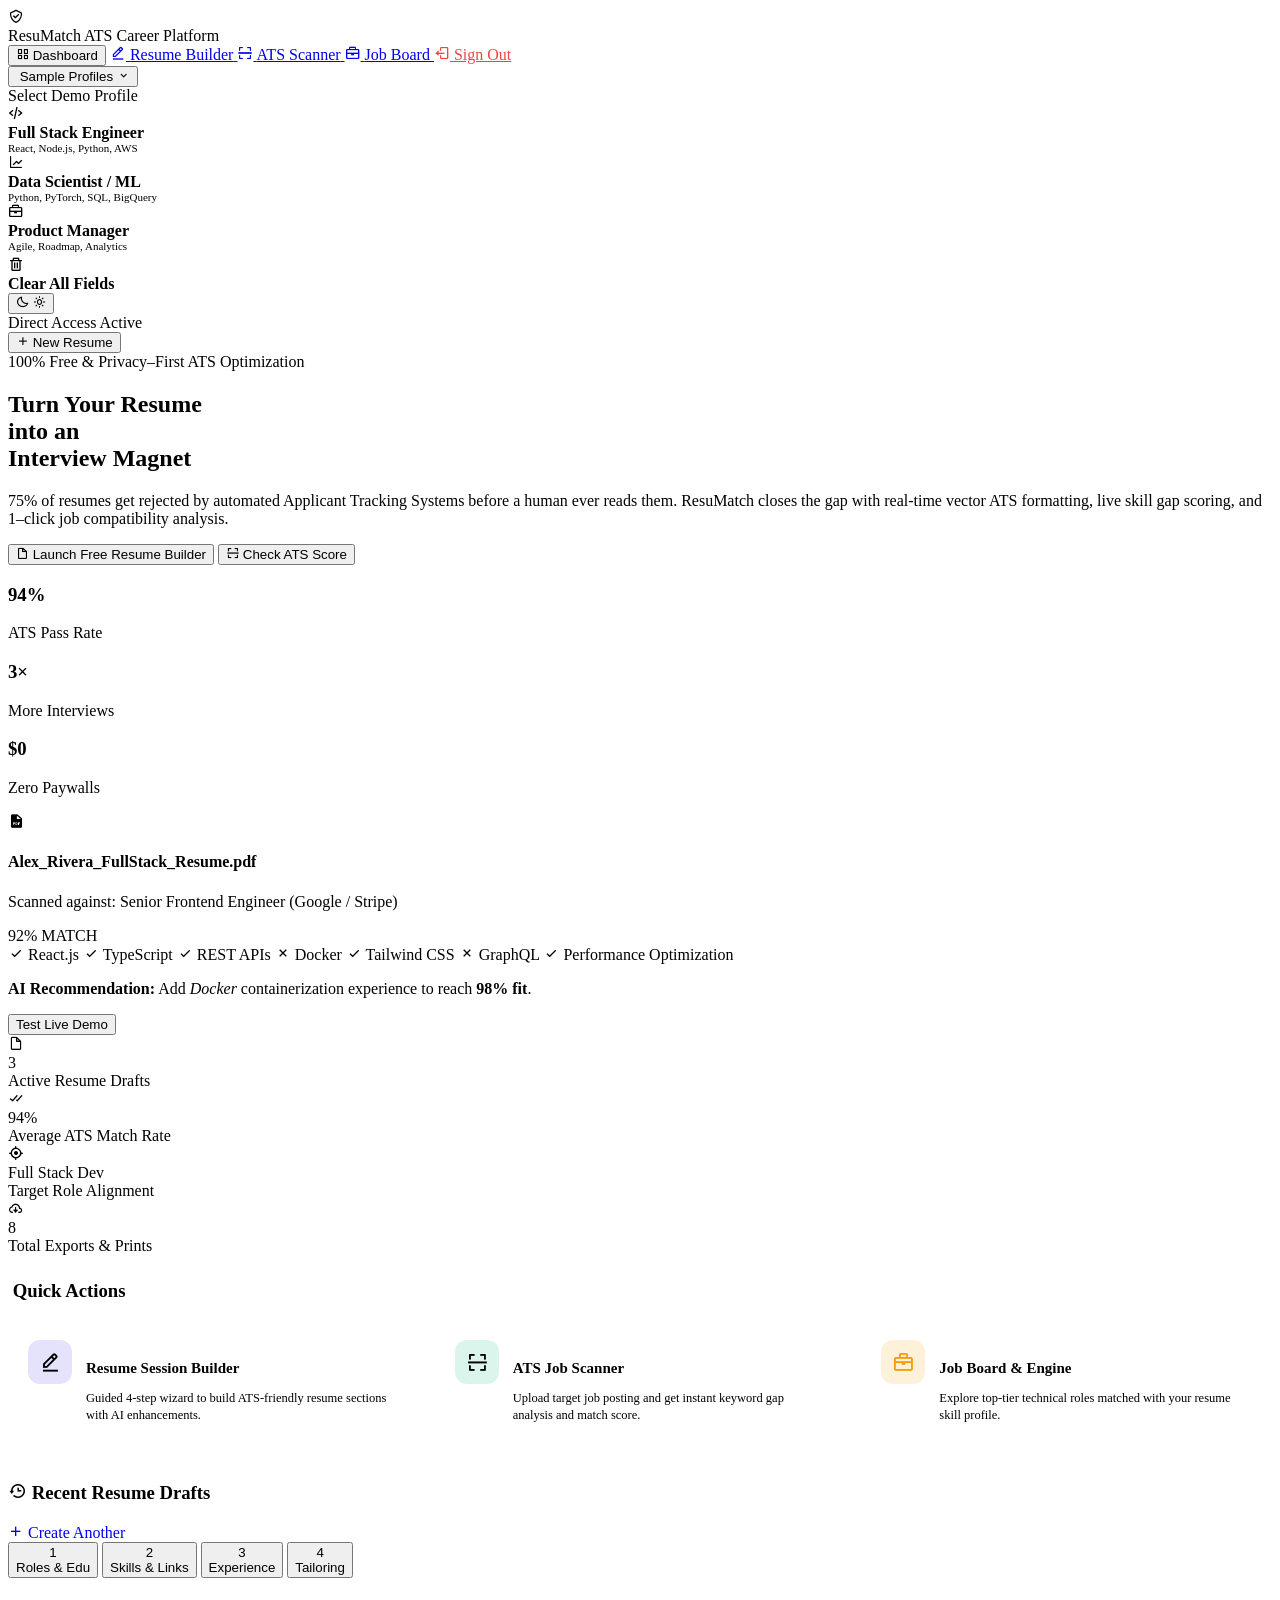
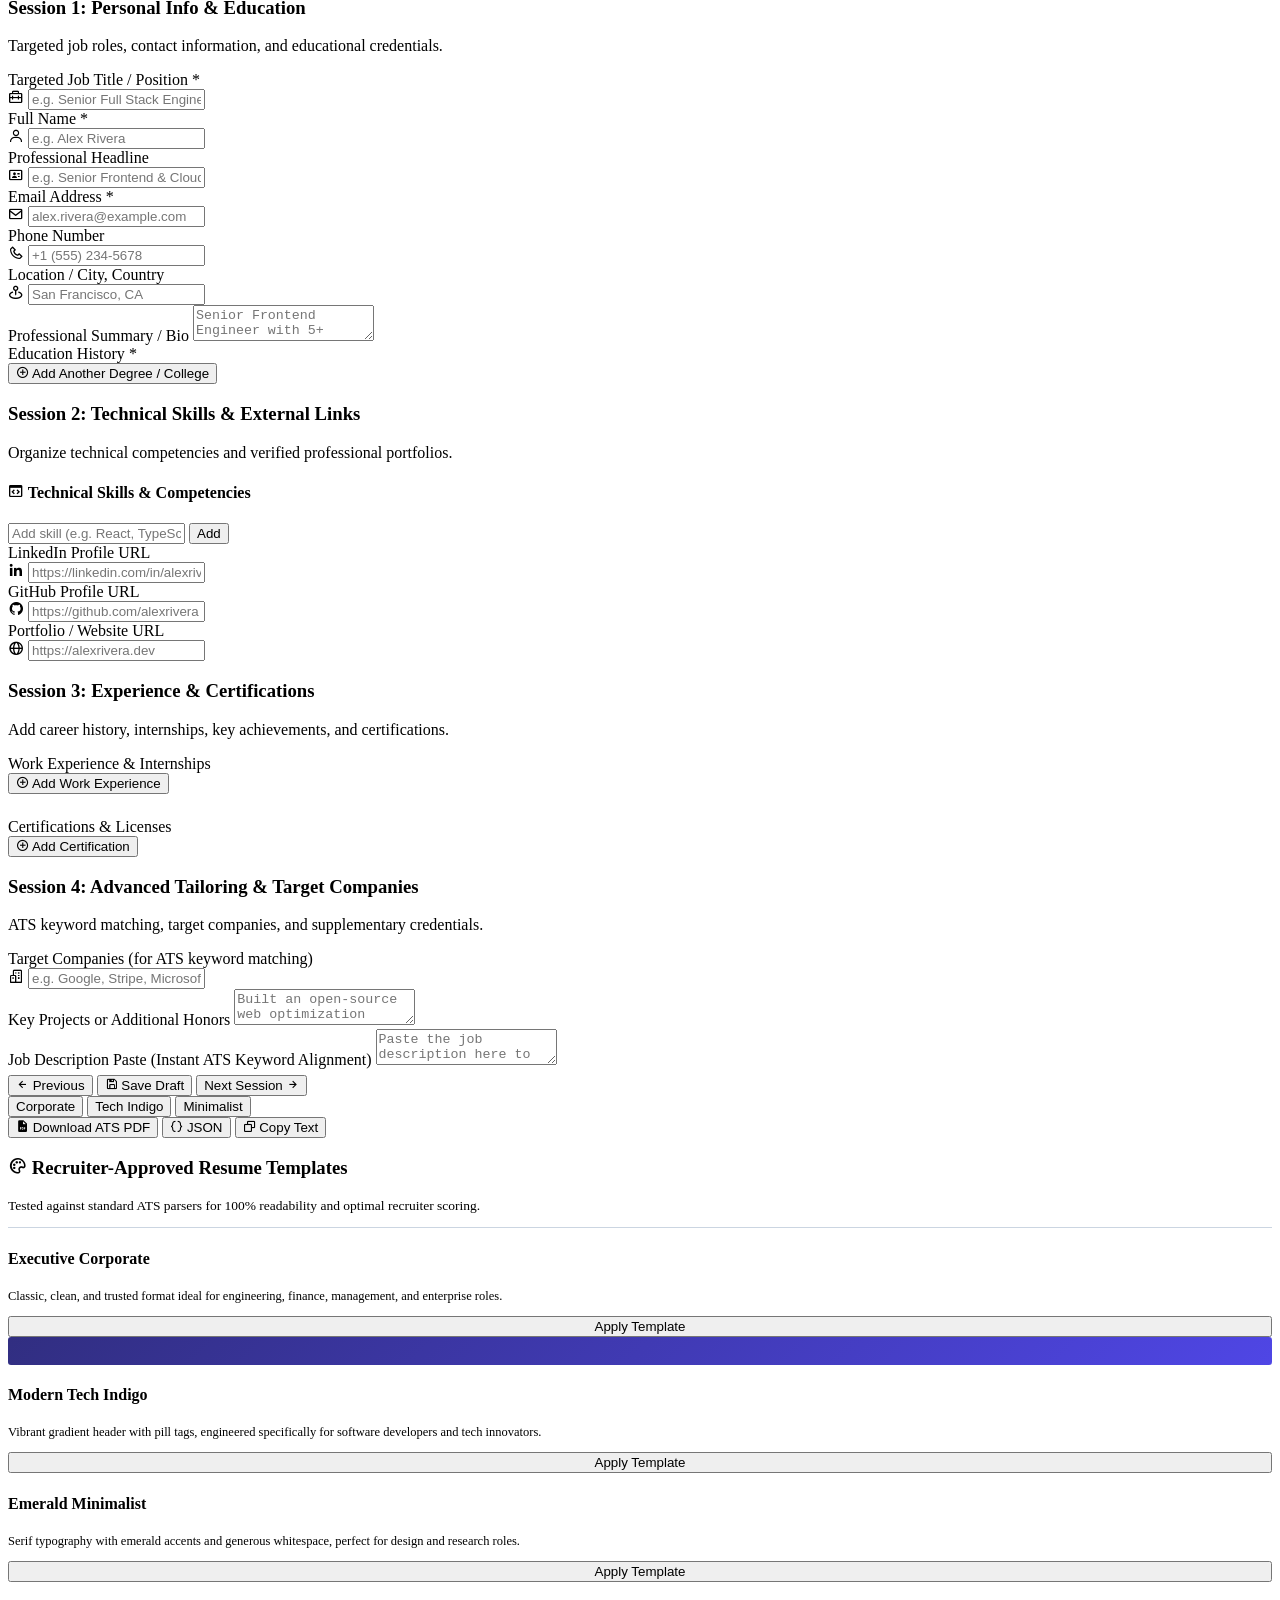
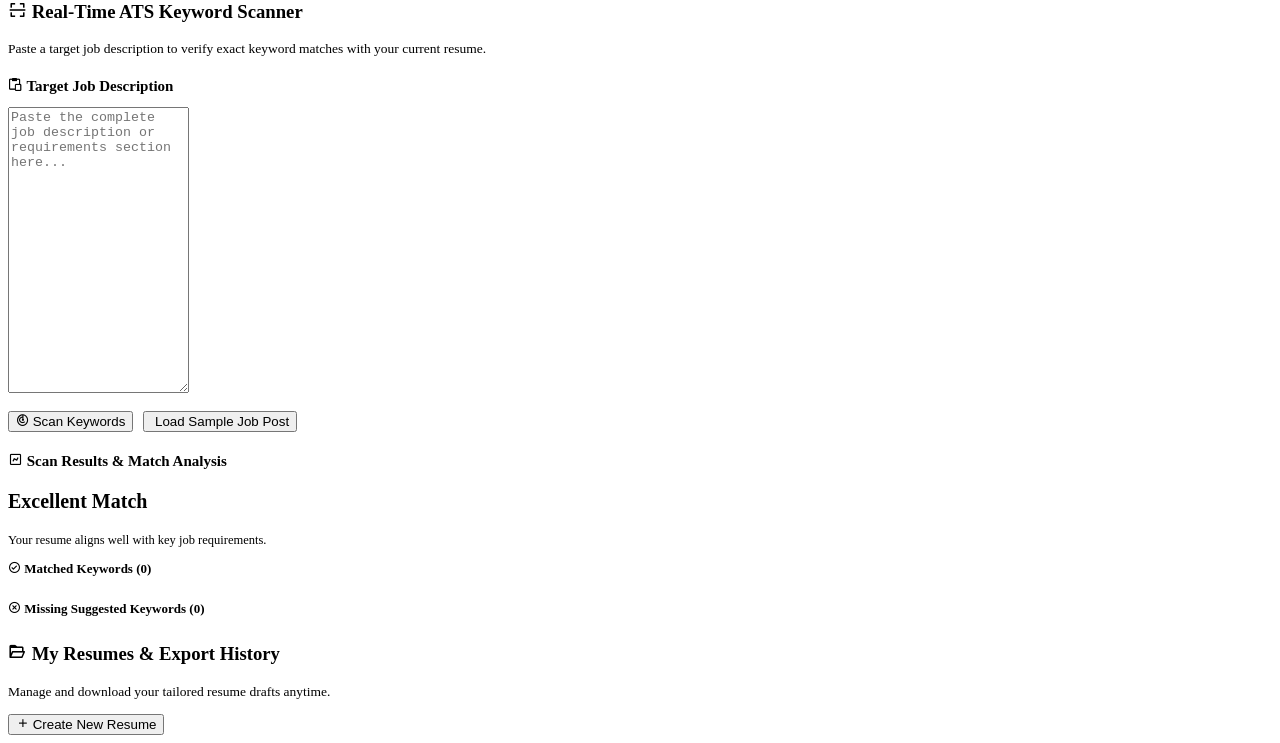
==== frontend/homepage_sample/index.html @ 872ea066 "fix(dashboard): Use explicit /homepage/style.css and /homepage/script.js paths so dashboard styles r" ====
<!DOCTYPE html>
<html lang="en" data-theme="dark">
<head>
    <meta charset="UTF-8">
    <meta name="viewport" content="width=device-width, initial-scale=1.0">
    <title>ResuMatch — ATS Resume Builder & Career Engine</title>
    <link rel="icon" type="image/svg+xml" href="/assets/logo/logo-icon.svg">
    <meta name="description" content="AI-assisted, 4-session ATS resume builder with real-time preview, keyword optimization, and recruiter-approved professional templates.">

    <!-- Google Fonts -->
    <link rel="preconnect" href="https://fonts.googleapis.com">
    <link rel="preconnect" href="https://fonts.gstatic.com" crossorigin>
    <link href="https://fonts.googleapis.com/css2?family=Google+Sans+Flex:wght@300;400;500;600;700&family=Inter:wght@400;500;600;700;800&family=Montserrat:wght@500;600;700;800;900&family=Plus+Jakarta+Sans:wght@400;500;600;700;800&family=Merriweather:ital,wght@0,400;0,700;1,400&display=swap" rel="stylesheet">
    
    <!-- Boxicons -->
    <link href="https://unpkg.com/boxicons@2.1.4/css/boxicons.min.css" rel="stylesheet">
    
    <!-- App Stylesheet -->
    <link rel="stylesheet" href="/homepage/style.css">
</head>
<body>
    <!-- Toast Notification Container -->
    <div id="toastContainer" class="toast-container" aria-live="polite"></div>

    <!-- MAIN APP HEADER -->
    <header class="app-header">
        <div class="header-container">
            <!-- Brand Section -->
            <div class="brand-section" onclick="AppNav.switchView('overview')">
                <div class="brand-logo-icon">
                    <i class='bx bx-check-shield'></i>
                </div>
                <div class="brand-meta">
                    <span class="brand-title">Resu<span class="gradient-text">Match</span></span>
                    <span class="brand-tagline">ATS Career Platform</span>
                </div>
            </div>

            <!-- Navigation Links -->
            <nav class="app-nav">
                <button class="nav-link active" data-view="overview" onclick="AppNav.switchView('overview')">
                    <i class='bx bx-grid-alt'></i>
                    <span>Dashboard</span>
                </button>
                <a href="/builder" class="nav-link" data-view="builder">
                    <i class='bx bx-edit-alt'></i>
                    <span>Resume Builder</span>
                </a>
                <a href="/ats" class="nav-link" data-view="scanner">
                    <i class='bx bx-scan'></i>
                    <span>ATS Scanner</span>
                </a>
                <a href="/jobs" class="nav-link" data-view="jobs">
                    <i class='bx bx-briefcase'></i>
                    <span>Job Board</span>
                </a>
                <a href="/login" class="nav-link" data-view="logout" style="color: var(--missing-red, #ef4444);">
                    <i class='bx bx-log-out'></i>
                    <span>Sign Out</span>
                </a>
            </nav>

            <!-- Header Actions -->
            <div class="header-actions">
                <!-- Preset Sample Profile Loader -->
                <div class="preset-dropdown-wrap">
                    <button class="action-pill-btn" onclick="UI.togglePresetMenu(event)" title="Load sample profiles">
                        <i class='bx bx-magic-wand'></i>
                        <span>Sample Profiles</span>
                        <i class='bx bx-chevron-down'></i>
                    </button>
                    <div id="presetMenu" class="preset-menu">
                        <div class="preset-menu-header">Select Demo Profile</div>
                        <div class="preset-item" onclick="ResumeState.loadSampleProfile('software_engineer')">
                            <i class='bx bx-code-alt'></i>
                            <div>
                                <b>Full Stack Engineer</b>
                                <div style="font-size:11px;color:var(--text-muted);">React, Node.js, Python, AWS</div>
                            </div>
                        </div>
                        <div class="preset-item" onclick="ResumeState.loadSampleProfile('data_scientist')">
                            <i class='bx bx-line-chart'></i>
                            <div>
                                <b>Data Scientist / ML</b>
                                <div style="font-size:11px;color:var(--text-muted);">Python, PyTorch, SQL, BigQuery</div>
                            </div>
                        </div>
                        <div class="preset-item" onclick="ResumeState.loadSampleProfile('product_manager')">
                            <i class='bx bx-briefcase'></i>
                            <div>
                                <b>Product Manager</b>
                                <div style="font-size:11px;color:var(--text-muted);">Agile, Roadmap, Analytics</div>
                            </div>
                        </div>
                        <div class="preset-item" onclick="ResumeState.resetForm()" style="color:var(--missing-red);border-top:1px solid var(--border-subtle);margin-top:4px;">
                            <i class='bx bx-trash' style="color:var(--missing-red);"></i>
                            <div><b>Clear All Fields</b></div>
                        </div>
                    </div>
                </div>

                <!-- Theme Toggle Button -->
                <button id="themeToggleBtn" class="theme-toggle-btn" title="Toggle Light / Dark Mode" onclick="ThemeManager.toggleTheme()">
                    <i class='bx bx-moon theme-icon-dark'></i>
                    <i class='bx bx-sun theme-icon-light'></i>
                </button>

                <!-- Status Live Tag -->
                <div class="status-badge-live">
                    <span class="live-pulse-dot"></span>
                    <span>Direct Access Active</span>
                </div>

                <!-- Quick New Resume Button -->
                <button class="action-pill-btn primary" onclick="AppNav.switchView('builder'); Wizard.goToStep(1);">
                    <i class='bx bx-plus'></i>
                    <span>New Resume</span>
                </button>
            </div>
        </div>
    </header>

    <!-- APP MAIN CONTENT AREA -->
    <main class="app-main">
        <!-- =================================================================
             VIEW 1: DASHBOARD OVERVIEW (FEATURING HERO MAGNET & SCANNER MOCKUP)
             ================================================================= -->
        <section id="view-overview" class="view-section active-view">
            <!-- Hero Magnet Section -->
            <div class="hero-magnet-container">
                <!-- Left Column -->
                <div class="hero-left-col">
                    <div class="hero-privacy-badge">
                        <span class="badge-dot"></span>
                        <span>100% Free & Privacy–First ATS Optimization</span>
                    </div>

                    <h1 class="hero-main-title">
                        Turn Your Resume<br>into an<br><span class="gradient-text">Interview Magnet</span>
                    </h1>

                    <p class="hero-main-desc">
                        75% of resumes get rejected by automated Applicant Tracking Systems before a human ever reads them. ResuMatch closes the gap with real-time vector ATS formatting, live skill gap scoring, and 1–click job compatibility analysis.
                    </p>

                    <div class="hero-action-buttons">
                        <button class="btn-magnet-primary" onclick="AppNav.switchView('builder'); Wizard.goToStep(1);">
                            <i class='bx bx-file-blank'></i>
                            <span>Launch Free Resume Builder</span>
                        </button>
                        <button class="btn-magnet-secondary" onclick="AppNav.switchView('scanner'); ATSScanner.loadSampleJobDesc();">
                            <i class='bx bx-scan'></i>
                            <span>Check ATS Score</span>
                        </button>
                    </div>

                    <!-- Bottom Stats Row -->
                    <div class="hero-stats-row">
                        <div class="stat-item">
                            <h3>94%</h3>
                            <p>ATS Pass Rate</p>
                        </div>
                        <div class="stat-item">
                            <h3>3&times;</h3>
                            <p>More Interviews</p>
                        </div>
                        <div class="stat-item">
                            <h3>$0</h3>
                            <p>Zero Paywalls</p>
                        </div>
                    </div>
                </div>

                <!-- Right Column: Interactive Scanner Mockup Card -->
                <div class="interactive-mock-card">
                    <div class="mock-card-header">
                        <div class="mock-file-info">
                            <i class='bx bxs-file-pdf mock-pdf-icon'></i>
                            <div class="mock-file-text">
                                <h4>Alex_Rivera_FullStack_Resume.pdf</h4>
                                <p>Scanned against: Senior Frontend Engineer (Google / Stripe)</p>
                            </div>
                        </div>
                        <div class="mock-match-badge" id="heroMatchBadge">
                            <span class="pct" id="heroMatchPct">92%</span>
                            <span class="lbl">MATCH</span>
                        </div>
                    </div>

                    <!-- Skeleton Content Lines -->
                    <div class="mock-skeleton-lines">
                        <div class="skel-line long"></div>
                        <div class="skel-line short"></div>
                    </div>

                    <!-- Interactive Skill Tag Chips -->
                    <div class="mock-skill-chips-grid">
                        <span class="scan-chip match" title="Matched in resume"><i class='bx bx-check'></i> React.js</span>
                        <span class="scan-chip match" title="Matched in resume"><i class='bx bx-check'></i> TypeScript</span>
                        <span class="scan-chip match" title="Matched in resume"><i class='bx bx-check'></i> REST APIs</span>
                        <span class="scan-chip missing" id="chipDocker" onclick="HeroDemo.toggleChip('Docker')" title="Click to simulate adding Docker"><i class='bx bx-x'></i> Docker</span>
                        <span class="scan-chip match" title="Matched in resume"><i class='bx bx-check'></i> Tailwind CSS</span>
                        <span class="scan-chip missing" id="chipGraphQL" onclick="HeroDemo.toggleChip('GraphQL')" title="Click to simulate adding GraphQL"><i class='bx bx-x'></i> GraphQL</span>
                        <span class="scan-chip match" title="Matched in resume"><i class='bx bx-check'></i> Performance Optimization</span>
                    </div>

                    <!-- Skeleton Content Line -->
                    <div class="mock-skeleton-lines" style="border:none;margin-bottom:12px;padding:0;">
                        <div class="skel-line long"></div>
                    </div>

                    <!-- AI Recommendation Box -->
                    <div class="mock-ai-box">
                        <p id="heroAiRecText"><b>AI Recommendation:</b> Add <i>Docker</i> containerization experience to reach <b>98% fit</b>.</p>
                        <button class="btn-demo-test" onclick="HeroDemo.testLiveDemo()">Test Live Demo</button>
                    </div>
                </div>
            </div>

            <!-- Key Metrics Grid -->
            <div class="dashboard-metrics-grid">
                <div class="metric-card">
                    <div class="metric-icon-box indigo">
                        <i class='bx bx-file-blank'></i>
                    </div>
                    <div class="metric-details">
                        <div class="metric-value" id="statDraftCount">3</div>
                        <div class="metric-label">Active Resume Drafts</div>
                    </div>
                </div>

                <div class="metric-card">
                    <div class="metric-icon-box green">
                        <i class='bx bx-check-double'></i>
                    </div>
                    <div class="metric-details">
                        <div class="metric-value" id="statAtsScore">94%</div>
                        <div class="metric-label">Average ATS Match Rate</div>
                    </div>
                </div>

                <div class="metric-card">
                    <div class="metric-icon-box amber">
                        <i class='bx bx-target-lock'></i>
                    </div>
                    <div class="metric-details">
                        <div class="metric-value" id="statTargetRoles">Full Stack Dev</div>
                        <div class="metric-label">Target Role Alignment</div>
                    </div>
                </div>

                <div class="metric-card">
                    <div class="metric-icon-box purple">
                        <i class='bx bx-cloud-download'></i>
                    </div>
                    <div class="metric-details">
                        <div class="metric-value" id="statDownloads">8</div>
                        <div class="metric-label">Total Exports & Prints</div>
                    </div>
                </div>
            </div>

            <!-- Quick Actions Section -->
            <div class="section-headline" style="margin-top: 25px;">
                <h3><i class='bx bx-zap' style="color: #FFC300;"></i> Quick Actions</h3>
            </div>

            <div class="quick-actions-grid" style="display: grid; grid-template-columns: repeat(auto-fit, minmax(260px, 1fr)); gap: 16px; margin-bottom: 25px;">
                <a href="/builder" class="quick-action-card" style="text-decoration: none; color: inherit; background: var(--bg-card); border: 1px solid var(--border-color); border-radius: var(--radius-md); padding: 20px; transition: all 0.25s ease; display: flex; align-items: flex-start; gap: 14px;">
                    <div style="background: rgba(79, 70, 229, 0.15); color: var(--primary-light); width: 44px; height: 44px; border-radius: 12px; display: flex; align-items: center; justify-content: center; font-size: 1.4rem; flex-shrink: 0;">
                        <i class='bx bx-edit-alt'></i>
                    </div>
                    <div>
                        <h4 style="font-size: 15px; font-weight: 700; margin-bottom: 4px;">Resume Session Builder</h4>
                        <p style="font-size: 12.5px; color: var(--text-muted); line-height: 1.4;">Guided 4-step wizard to build ATS-friendly resume sections with AI enhancements.</p>
                    </div>
                </a>

                <a href="/ats" class="quick-action-card" style="text-decoration: none; color: inherit; background: var(--bg-card); border: 1px solid var(--border-color); border-radius: var(--radius-md); padding: 20px; transition: all 0.25s ease; display: flex; align-items: flex-start; gap: 14px;">
                    <div style="background: rgba(16, 185, 129, 0.15); color: var(--match-green); width: 44px; height: 44px; border-radius: 12px; display: flex; align-items: center; justify-content: center; font-size: 1.4rem; flex-shrink: 0;">
                        <i class='bx bx-scan'></i>
                    </div>
                    <div>
                        <h4 style="font-size: 15px; font-weight: 700; margin-bottom: 4px;">ATS Job Scanner</h4>
                        <p style="font-size: 12.5px; color: var(--text-muted); line-height: 1.4;">Upload target job posting and get instant keyword gap analysis and match score.</p>
                    </div>
                </a>

                <a href="/jobs" class="quick-action-card" style="text-decoration: none; color: inherit; background: var(--bg-card); border: 1px solid var(--border-color); border-radius: var(--radius-md); padding: 20px; transition: all 0.25s ease; display: flex; align-items: flex-start; gap: 14px;">
                    <div style="background: rgba(245, 158, 11, 0.15); color: #F59E0B; width: 44px; height: 44px; border-radius: 12px; display: flex; align-items: center; justify-content: center; font-size: 1.4rem; flex-shrink: 0;">
                        <i class='bx bx-briefcase'></i>
                    </div>
                    <div>
                        <h4 style="font-size: 15px; font-weight: 700; margin-bottom: 4px;">Job Board & Engine</h4>
                        <p style="font-size: 12.5px; color: var(--text-muted); line-height: 1.4;">Explore top-tier technical roles matched with your resume skill profile.</p>
                    </div>
                </a>
            </div>

            <!-- Recent Drafts Gallery -->
            <div class="section-headline">
                <h3><i class='bx bx-history'></i> Recent Resume Drafts</h3>
                <a href="/builder" class="action-pill-btn" style="text-decoration: none;">
                    <i class='bx bx-plus'></i>
                    <span>Create Another</span>
                </a>
            </div>

            <div class="drafts-grid" id="draftsGridContainer">
                <!-- Dynamically Populated by script.js -->
            </div>
        </section>

        <!-- =================================================================
             VIEW 2: 4-SESSION RESUME BUILDER & LIVE STUDIO
             ================================================================= -->
        <section id="view-builder" class="view-section">
            <div class="builder-layout-split">
                <!-- LEFT COLUMN: 4-SESSION WIZARD FORM -->
                <div class="wizard-panel">
                    <!-- Session Stepper -->
                    <div class="stepper-nav">
                        <div class="stepper-progress-fill" id="stepperProgressFill"></div>
                        <button type="button" class="step-node active" data-step="1" onclick="Wizard.goToStep(1)">
                            <div class="step-circle">1</div>
                            <span class="step-label">Roles & Edu</span>
                        </button>
                        <button type="button" class="step-node" data-step="2" onclick="Wizard.goToStep(2)">
                            <div class="step-circle">2</div>
                            <span class="step-label">Skills & Links</span>
                        </button>
                        <button type="button" class="step-node" data-step="3" onclick="Wizard.goToStep(3)">
                            <div class="step-circle">3</div>
                            <span class="step-label">Experience</span>
                        </button>
                        <button type="button" class="step-node" data-step="4" onclick="Wizard.goToStep(4)">
                            <div class="step-circle">4</div>
                            <span class="step-label">Tailoring</span>
                        </button>
                    </div>

                    <!-- STEP 1 PANE: TARGETED ROLES & EDUCATION -->
                    <div id="stepPane1" class="session-step-pane active-step">
                        <div class="step-pane-header">
                            <h3>Session 1: Personal Info & Education</h3>
                            <p>Targeted job roles, contact information, and educational credentials.</p>
                        </div>

                        <div class="form-group">
                            <label>Targeted Job Title / Position <span class="required">*</span></label>
                            <div class="input-icon-wrap">
                                <i class='bx bx-briefcase-alt-2'></i>
                                <input type="text" id="inputTargetRole" class="form-input" placeholder="e.g. Senior Full Stack Engineer" oninput="ResumeState.updateField('target_role', this.value)">
                            </div>
                        </div>

                        <div class="form-grid-2">
                            <div class="form-group">
                                <label>Full Name <span class="required">*</span></label>
                                <div class="input-icon-wrap">
                                    <i class='bx bx-user'></i>
                                    <input type="text" id="inputFullName" class="form-input" placeholder="e.g. Alex Rivera" oninput="ResumeState.updateField('full_name', this.value)">
                                </div>
                            </div>
                            <div class="form-group">
                                <label>Professional Headline</label>
                                <div class="input-icon-wrap">
                                    <i class='bx bx-id-card'></i>
                                    <input type="text" id="inputHeadline" class="form-input" placeholder="e.g. Senior Frontend & Cloud Architect" oninput="ResumeState.updateField('headline', this.value)">
                                </div>
                            </div>
                        </div>

                        <div class="form-grid-2">
                            <div class="form-group">
                                <label>Email Address <span class="required">*</span></label>
                                <div class="input-icon-wrap">
                                    <i class='bx bx-envelope'></i>
                                    <input type="email" id="inputEmail" class="form-input" placeholder="alex.rivera@example.com" oninput="ResumeState.updateField('email', this.value)">
                                </div>
                            </div>
                            <div class="form-group">
                                <label>Phone Number</label>
                                <div class="input-icon-wrap">
                                    <i class='bx bx-phone'></i>
                                    <input type="tel" id="inputPhone" class="form-input" placeholder="+1 (555) 234-5678" oninput="ResumeState.updateField('phone', this.value)">
                                </div>
                            </div>
                        </div>

                        <div class="form-group">
                            <label>Location / City, Country</label>
                            <div class="input-icon-wrap">
                                <i class='bx bx-map-pin'></i>
                                <input type="text" id="inputLocation" class="form-input" placeholder="San Francisco, CA" oninput="ResumeState.updateField('location', this.value)">
                            </div>
                        </div>

                        <div class="form-group">
                            <label>Professional Summary / Bio</label>
                            <textarea id="inputSummary" class="form-textarea" placeholder="Senior Frontend Engineer with 5+ years building high-performance web applications, modern micro-frontends, and scalable UI architectures..." oninput="ResumeState.updateField('summary', this.value)"></textarea>
                        </div>

                        <!-- Dynamic Education List -->
                        <div class="form-group">
                            <label style="display:flex;justify-content:space-between;align-items:center;">
                                <span>Education History <span class="required">*</span></span>
                            </label>
                            <div id="educationListContainer" class="dynamic-list-container">
                                <!-- Populated dynamically -->
                            </div>
                            <button type="button" class="btn-add-dynamic" onclick="ResumeState.addEducation()">
                                <i class='bx bx-plus-circle'></i>
                                <span>Add Another Degree / College</span>
                            </button>
                        </div>
                    </div>

                    <!-- STEP 2 PANE: TECHNICAL SKILLS & EXTERNAL LINKS -->
                    <div id="stepPane2" class="session-step-pane">
                        <div class="step-pane-header">
                            <h3>Session 2: Technical Skills & External Links</h3>
                            <p>Organize technical competencies and verified professional portfolios.</p>
                        </div>

                        <!-- Technical Skills Input -->
                        <div class="skills-category-box">
                            <h4><i class='bx bx-code-block' style="color:var(--primary-light);"></i> Technical Skills & Competencies</h4>
                            <div id="skillsChipsContainer" class="skill-chips-container">
                                <!-- Populated dynamically -->
                            </div>
                            <div class="chip-quick-add">
                                <input type="text" id="newSkillInput" placeholder="Add skill (e.g. React, TypeScript, Docker, Tailwind CSS) and press Enter" onkeydown="if(event.key==='Enter'){event.preventDefault(); ResumeState.addSkill(this.value); this.value='';}">
                                <button type="button" class="action-pill-btn primary" onclick="const el=document.getElementById('newSkillInput'); ResumeState.addSkill(el.value); el.value='';">Add</button>
                            </div>
                        </div>

                        <!-- External Links -->
                        <div class="form-group">
                            <label>LinkedIn Profile URL</label>
                            <div class="input-icon-wrap">
                                <i class='bx bxl-linkedin'></i>
                                <input type="url" id="linkLinkedin" class="form-input" placeholder="https://linkedin.com/in/alexrivera" oninput="ResumeState.updateLink('linkedin', this.value)">
                            </div>
                        </div>

                        <div class="form-grid-2">
                            <div class="form-group">
                                <label>GitHub Profile URL</label>
                                <div class="input-icon-wrap">
                                    <i class='bx bxl-github'></i>
                                    <input type="url" id="linkGithub" class="form-input" placeholder="https://github.com/alexrivera" oninput="ResumeState.updateLink('github', this.value)">
                                </div>
                            </div>
                            <div class="form-group">
                                <label>Portfolio / Website URL</label>
                                <div class="input-icon-wrap">
                                    <i class='bx bx-globe'></i>
                                    <input type="url" id="linkPortfolio" class="form-input" placeholder="https://alexrivera.dev" oninput="ResumeState.updateLink('portfolio', this.value)">
                                </div>
                            </div>
                        </div>
                    </div>

                    <!-- STEP 3 PANE: EXPERIENCE & CERTIFICATIONS -->
                    <div id="stepPane3" class="session-step-pane">
                        <div class="step-pane-header">
                            <h3>Session 3: Experience & Certifications</h3>
                            <p>Add career history, internships, key achievements, and certifications.</p>
                        </div>

                        <!-- Dynamic Experience List -->
                        <div class="form-group">
                            <label>Work Experience & Internships</label>
                            <div id="experienceListContainer" class="dynamic-list-container">
                                <!-- Populated dynamically -->
                            </div>
                            <button type="button" class="btn-add-dynamic" onclick="ResumeState.addExperience()">
                                <i class='bx bx-plus-circle'></i>
                                <span>Add Work Experience</span>
                            </button>
                        </div>

                        <!-- Dynamic Certifications List -->
                        <div class="form-group" style="margin-top:24px;">
                            <label>Certifications & Licenses</label>
                            <div id="certsListContainer" class="dynamic-list-container">
                                <!-- Populated dynamically -->
                            </div>
                            <button type="button" class="btn-add-dynamic" onclick="ResumeState.addCertification()">
                                <i class='bx bx-plus-circle'></i>
                                <span>Add Certification</span>
                            </button>
                        </div>
                    </div>

                    <!-- STEP 4 PANE: TAILORING & TARGET COMPANIES -->
                    <div id="stepPane4" class="session-step-pane">
                        <div class="step-pane-header">
                            <h3>Session 4: Advanced Tailoring & Target Companies</h3>
                            <p>ATS keyword matching, target companies, and supplementary credentials.</p>
                        </div>

                        <div class="form-group">
                            <label>Target Companies (for ATS keyword matching)</label>
                            <div class="input-icon-wrap">
                                <i class='bx bx-buildings'></i>
                                <input type="text" id="inputTargetCompanies" class="form-input" placeholder="e.g. Google, Stripe, Microsoft, OpenAI" oninput="ResumeState.updateField('target_companies', this.value)">
                            </div>
                        </div>

                        <div class="form-group">
                            <label>Key Projects or Additional Honors</label>
                            <textarea id="inputAdditionalCerts" class="form-textarea" placeholder="Built an open-source web optimization library with 2,400+ GitHub stars; Speaker at ReactConf 2025..." oninput="ResumeState.updateField('additional_certs', this.value)"></textarea>
                        </div>

                        <div class="form-group">
                            <label>Job Description Paste (Instant ATS Keyword Alignment)</label>
                            <textarea id="inputJobDesc" class="form-textarea" placeholder="Paste the job description here to analyze matching keywords in real time..." oninput="ATSScanner.analyzeFromBuilder(this.value)"></textarea>
                            <div id="builderAtsFeedback" style="font-size:12px;margin-top:6px;color:var(--match-green);font-weight:600;"></div>
                        </div>
                    </div>

                    <!-- Wizard Bottom Navigation Controls -->
                    <div class="wizard-footer-bar">
                        <button type="button" class="btn-wizard-prev" id="btnWizardPrev" onclick="Wizard.prevStep()">
                            <i class='bx bx-left-arrow-alt'></i>
                            <span>Previous</span>
                        </button>
                        <button type="button" class="btn-wizard-save" onclick="ResumeState.saveDraft()">
                            <i class='bx bx-save'></i>
                            <span>Save Draft</span>
                        </button>
                        <button type="button" class="btn-wizard-next" id="btnWizardNext" onclick="Wizard.nextStep()">
                            <span>Next Session</span>
                            <i class='bx bx-right-arrow-alt'></i>
                        </button>
                    </div>
                </div>

                <!-- RIGHT COLUMN: LIVE RESUME STUDIO & SPLIT PREVIEW -->
                <div class="studio-preview-panel">
                    <!-- Studio Customizer Toolbar -->
                    <div class="studio-toolbar">
                        <!-- Template Selectors -->
                        <div class="template-selector-group">
                            <button type="button" class="template-btn active" data-template="template-corporate" onclick="ResumeRenderer.setTemplate('template-corporate', this)">Corporate</button>
                            <button type="button" class="template-btn" data-template="template-tech" onclick="ResumeRenderer.setTemplate('template-tech', this)">Tech Indigo</button>
                            <button type="button" class="template-btn" data-template="template-minimal" onclick="ResumeRenderer.setTemplate('template-minimal', this)">Minimalist</button>
                        </div>

                        <!-- Accent Color Swatches -->
                        <div class="preview-controls-right">
                            <div class="color-dots-group">
                                <div class="color-dot active" data-color="indigo" title="Electric Indigo" onclick="ResumeRenderer.setColor('#4f46e5', this)"></div>
                                <div class="color-dot" data-color="slate" title="Corporate Slate" onclick="ResumeRenderer.setColor('#1e293b', this)"></div>
                                <div class="color-dot" data-color="emerald" title="Forest Emerald" onclick="ResumeRenderer.setColor('#059669', this)"></div>
                                <div class="color-dot" data-color="ruby" title="Crimson Ruby" onclick="ResumeRenderer.setColor('#e11d48', this)"></div>
                            </div>
                        </div>
                    </div>

                    <!-- Live Synchronous Resume Paper Sheet -->
                    <div class="resume-paper-scroll">
                        <div id="liveResumePaper" class="resume-paper template-corporate">
                            <!-- Rendered Live via script.js -->
                        </div>
                    </div>

                    <!-- Studio Bottom Actions -->
                    <div class="studio-export-bar">
                        <button type="button" class="btn-export-pdf" onclick="ResumeExporter.downloadPDF()">
                            <i class='bx bxs-file-pdf'></i>
                            <span>Download ATS PDF</span>
                        </button>
                        <button type="button" class="btn-export-aux" onclick="ResumeExporter.exportJSON()" title="Export JSON matching backend ResumeDraft schema">
                            <i class='bx bx-code-curly'></i>
                            <span>JSON</span>
                        </button>
                        <button type="button" class="btn-export-aux" onclick="ResumeExporter.copyPlainText()" title="Copy clean plain text for job boards">
                            <i class='bx bx-copy'></i>
                            <span>Copy Text</span>
                        </button>
                    </div>
                </div>
            </div>
        </section>

        <!-- =================================================================
             VIEW 3: TEMPLATES GALLERY
             ================================================================= -->
        <section id="view-templates" class="view-section">
            <div class="section-headline">
                <div>
                    <h3><i class='bx bx-palette'></i> Recruiter-Approved Resume Templates</h3>
                    <p style="font-size:13.5px;color:var(--text-secondary);">Tested against standard ATS parsers for 100% readability and optimal recruiter scoring.</p>
                </div>
            </div>

            <div class="templates-gallery-grid">
                <!-- Template 1: Executive Corporate -->
                <div class="template-card-preview selected" onclick="ResumeRenderer.applyTemplateFromGallery('template-corporate')">
                    <div class="template-thumb-mockup">
                        <div class="template-thumb-content">
                            <div class="mockup-line title"></div>
                            <div class="mockup-line short"></div>
                            <div style="height:1px;background:#cbd5e1;margin:4px 0;"></div>
                            <div class="mockup-line"></div>
                            <div class="mockup-line"></div>
                            <div class="mockup-line short"></div>
                        </div>
                    </div>
                    <h4>Executive Corporate</h4>
                    <p style="font-size:12.5px;color:var(--text-muted);margin:4px 0 12px;">Classic, clean, and trusted format ideal for engineering, finance, management, and enterprise roles.</p>
                    <button class="action-pill-btn primary" style="width:100%;justify-content:center;">Apply Template</button>
                </div>

                <!-- Template 2: Modern Tech Indigo -->
                <div class="template-card-preview" onclick="ResumeRenderer.applyTemplateFromGallery('template-tech')">
                    <div class="template-thumb-mockup">
                        <div class="template-thumb-content" style="background:#f8fafc;">
                            <div style="height:28px;background:linear-gradient(135deg,#312e81,#4f46e5);border-radius:3px;margin-bottom:6px;"></div>
                            <div class="mockup-line"></div>
                            <div class="mockup-line"></div>
                            <div class="mockup-line short"></div>
                        </div>
                    </div>
                    <h4>Modern Tech Indigo</h4>
                    <p style="font-size:12.5px;color:var(--text-muted);margin:4px 0 12px;">Vibrant gradient header with pill tags, engineered specifically for software developers and tech innovators.</p>
                    <button class="action-pill-btn" style="width:100%;justify-content:center;">Apply Template</button>
                </div>

                <!-- Template 3: Emerald Minimalist -->
                <div class="template-card-preview" onclick="ResumeRenderer.applyTemplateFromGallery('template-minimal')">
                    <div class="template-thumb-mockup">
                        <div class="template-thumb-content" style="border-left:3px solid #059669;">
                            <div class="mockup-line title" style="background:#064e3b;"></div>
                            <div class="mockup-line short"></div>
                            <div class="mockup-line" style="margin-top:6px;"></div>
                            <div class="mockup-line short"></div>
                        </div>
                    </div>
                    <h4>Emerald Minimalist</h4>
                    <p style="font-size:12.5px;color:var(--text-muted);margin:4px 0 12px;">Serif typography with emerald accents and generous whitespace, perfect for design and research roles.</p>
                    <button class="action-pill-btn" style="width:100%;justify-content:center;">Apply Template</button>
                </div>
            </div>
        </section>

        <!-- =================================================================
             VIEW 4: ATS SCANNER & KEYWORD MATCHER
             ================================================================= -->
        <section id="view-scanner" class="view-section">
            <div class="section-headline">
                <div>
                    <h3><i class='bx bx-scan'></i> Real-Time ATS Keyword Scanner</h3>
                    <p style="font-size:13.5px;color:var(--text-secondary);">Paste a target job description to verify exact keyword matches with your current resume.</p>
                </div>
            </div>

            <div class="scanner-grid">
                <div class="scanner-box">
                    <h4 style="font-size:15px;margin-bottom:12px;"><i class='bx bx-paste'></i> Target Job Description</h4>
                    <textarea id="scannerJobInput" class="form-textarea" style="min-height:280px;" placeholder="Paste the complete job description or requirements section here..." oninput="ATSScanner.runFullScan(this.value)"></textarea>
                    <div style="display:flex;gap:10px;margin-top:14px;">
                        <button class="action-pill-btn primary" onclick="ATSScanner.runFullScan(document.getElementById('scannerJobInput').value)">
                            <i class='bx bx-radar'></i>
                            <span>Scan Keywords</span>
                        </button>
                        <button class="action-pill-btn" onclick="ATSScanner.loadSampleJobDesc()">
                            <i class='bx bx-sample'></i>
                            <span>Load Sample Job Post</span>
                        </button>
                    </div>
                </div>

                <div class="scanner-box">
                    <h4 style="font-size:15px;margin-bottom:12px;"><i class='bx bx-chart'></i> Scan Results & Match Analysis</h4>
                    
                    <div class="ats-score-display-card">
                        <div class="ats-gauge-circle" id="scannerGaugeCircle" data-gauge-score="92"></div>
                        <div>
                            <h3 id="scannerScoreText" style="font-size:20px;font-weight:800;color:var(--match-green);">Excellent Match</h3>
                            <p style="font-size:12.5px;color:var(--text-secondary);" id="scannerScoreSub">Your resume aligns well with key job requirements.</p>
                        </div>
                    </div>

                    <div style="margin-bottom:16px;">
                        <div style="font-size:13px;font-weight:700;margin-bottom:8px;color:var(--match-green);">
                            <i class='bx bx-check-circle'></i> Matched Keywords (<span id="matchedCount">0</span>)
                        </div>
                        <div id="matchedKeywordsContainer" style="display:flex;flex-wrap:wrap;gap:6px;">
                            <!-- Populated dynamically -->
                        </div>
                    </div>

                    <div>
                        <div style="font-size:13px;font-weight:700;margin-bottom:8px;color:var(--missing-red);">
                            <i class='bx bx-x-circle'></i> Missing Suggested Keywords (<span id="missingCount">0</span>)
                        </div>
                        <div id="missingKeywordsContainer" style="display:flex;flex-wrap:wrap;gap:6px;">
                            <!-- Populated dynamically -->
                        </div>
                    </div>
                </div>
            </div>
        </section>

        <!-- 
             VIEW 5: SAVED RESUMES & DOWNLOADS
              -->
        <section id="view-downloads" class="view-section">
            <div class="section-headline">
                <div>
                    <h3><i class='bx bx-folder-open'></i> My Resumes & Export History</h3>
                    <p style="font-size:13.5px;color:var(--text-secondary);">Manage and download your tailored resume drafts anytime.</p>
                </div>
                <button class="action-pill-btn primary" onclick="AppNav.switchView('builder'); Wizard.goToStep(1);">
                    <i class='bx bx-plus'></i>
                    <span>Create New Resume</span>
                </button>
            </div>

            <div class="drafts-grid" id="allDownloadsGrid">
                <!-- Dynamically Populated by script.js -->
            </div>
        </section>
    </main>

    <!-- App JavaScript Logic -->
    <script src="/homepage/script.js"></script>
</body>
</html>
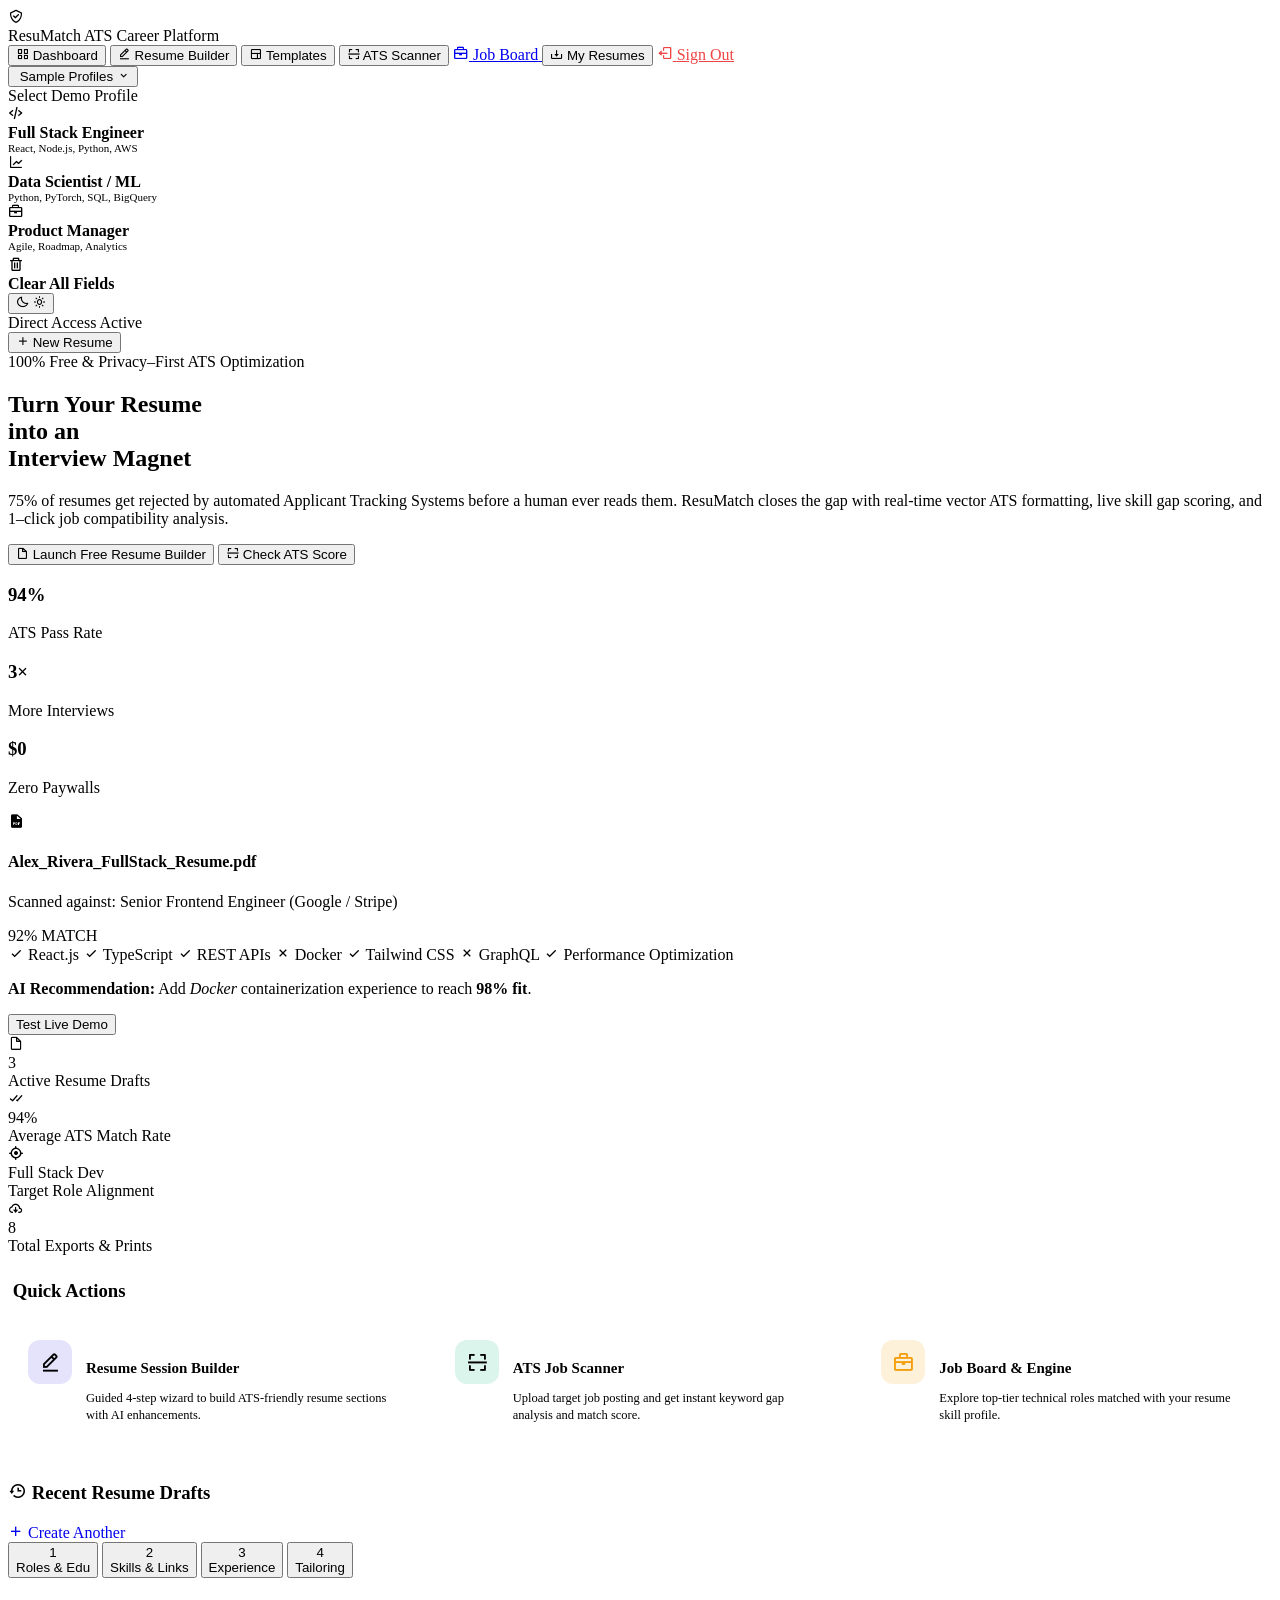
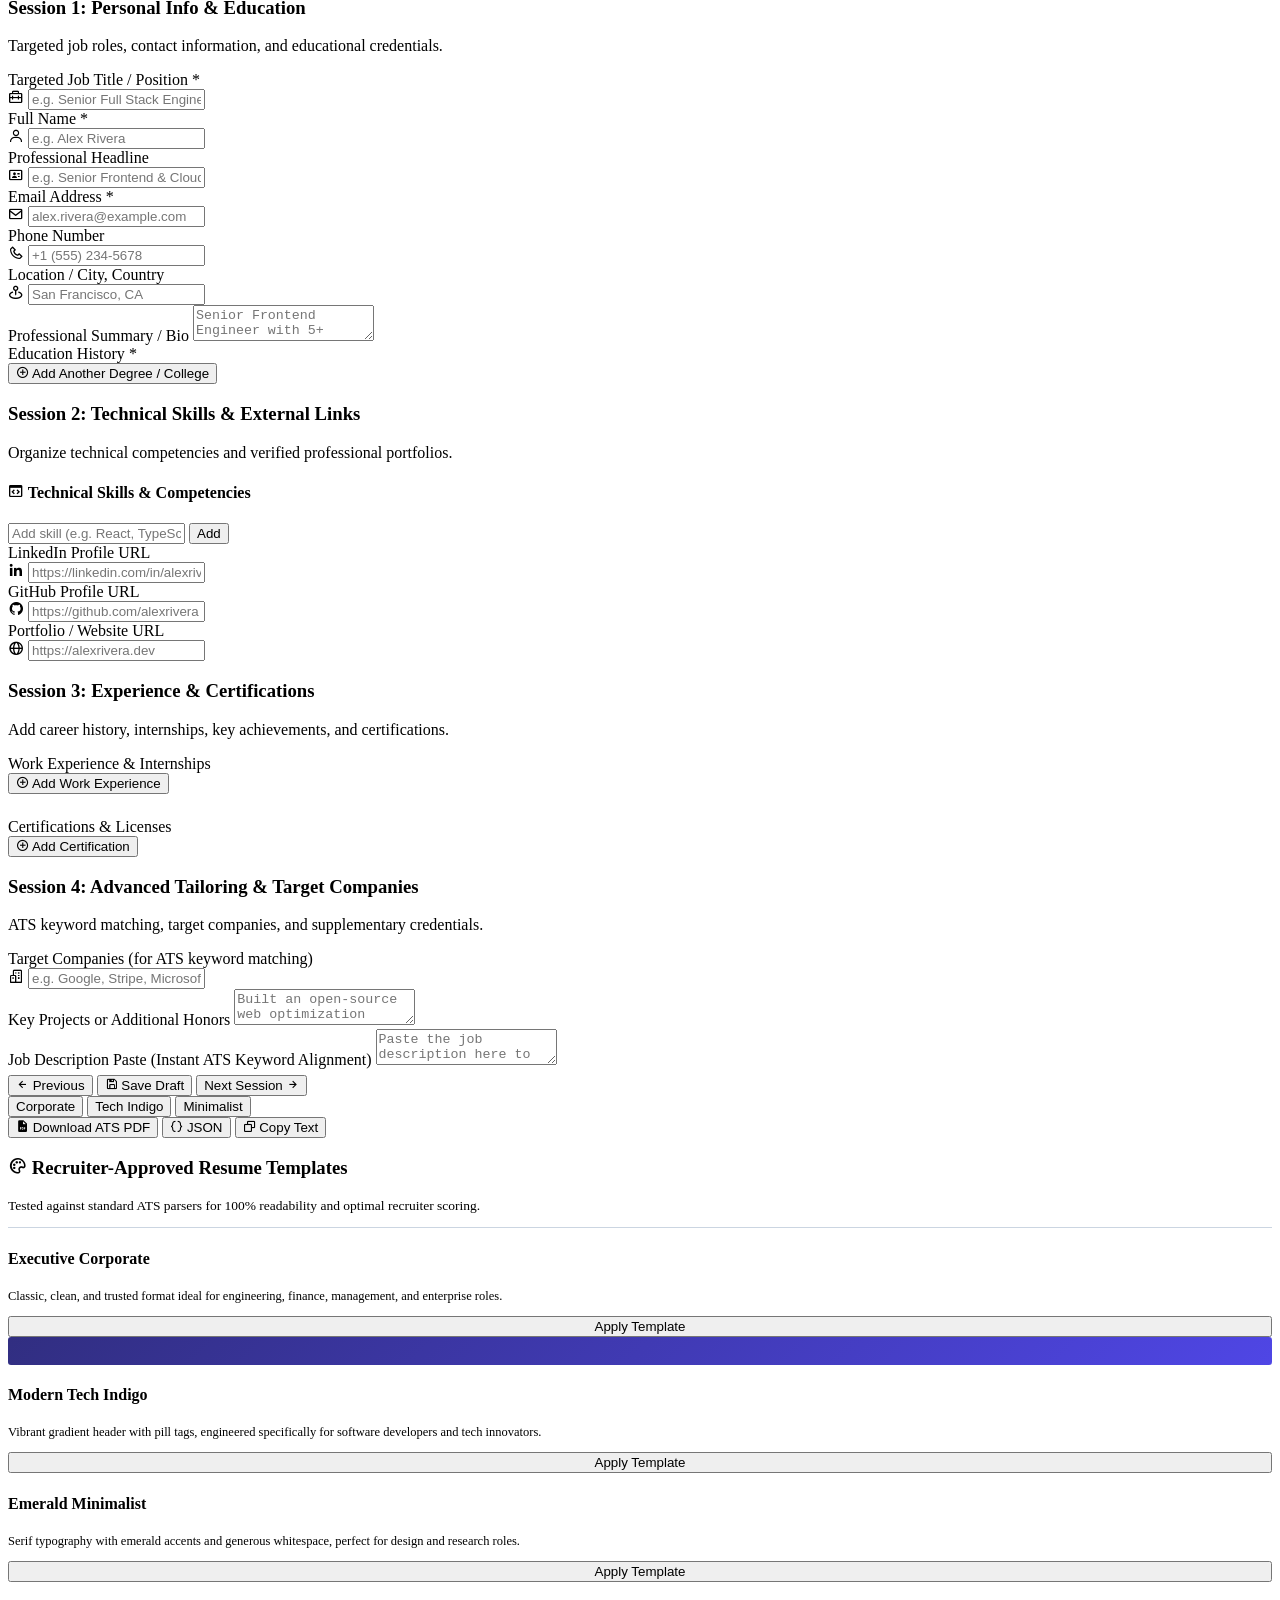
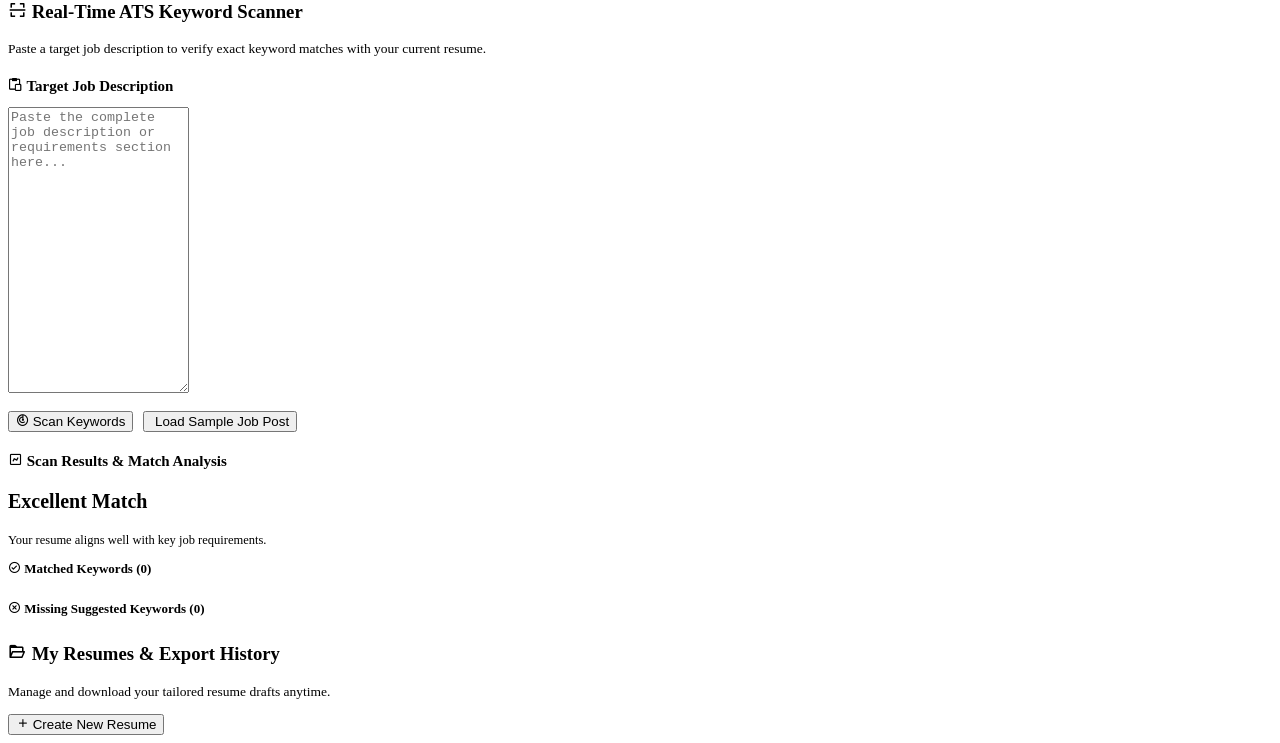
==== commit f86a1303: "refactor(cleanup): Permanently remove legacy draft home2.html and home2.css and use homepage_sample " ====
--- a/frontend/homepage_sample/index.html
+++ b/frontend/homepage_sample/index.html
@@ -42,18 +42,26 @@
                     <i class='bx bx-grid-alt'></i>
                     <span>Dashboard</span>
                 </button>
-                <a href="/builder" class="nav-link" data-view="builder">
+                <button class="nav-link" data-view="builder" onclick="AppNav.switchView('builder')">
                     <i class='bx bx-edit-alt'></i>
                     <span>Resume Builder</span>
-                </a>
-                <a href="/ats" class="nav-link" data-view="scanner">
+                </button>
+                <button class="nav-link" data-view="templates" onclick="AppNav.switchView('templates')">
+                    <i class='bx bx-layout'></i>
+                    <span>Templates</span>
+                </button>
+                <button class="nav-link" data-view="scanner" onclick="AppNav.switchView('scanner')">
                     <i class='bx bx-scan'></i>
                     <span>ATS Scanner</span>
-                </a>
+                </button>
                 <a href="/jobs" class="nav-link" data-view="jobs">
                     <i class='bx bx-briefcase'></i>
                     <span>Job Board</span>
                 </a>
+                <button class="nav-link" data-view="downloads" onclick="AppNav.switchView('downloads')">
+                    <i class='bx bx-download'></i>
+                    <span>My Resumes</span>
+                </button>
                 <a href="/login" class="nav-link" data-view="logout" style="color: var(--missing-red, #ef4444);">
                     <i class='bx bx-log-out'></i>
                     <span>Sign Out</span>
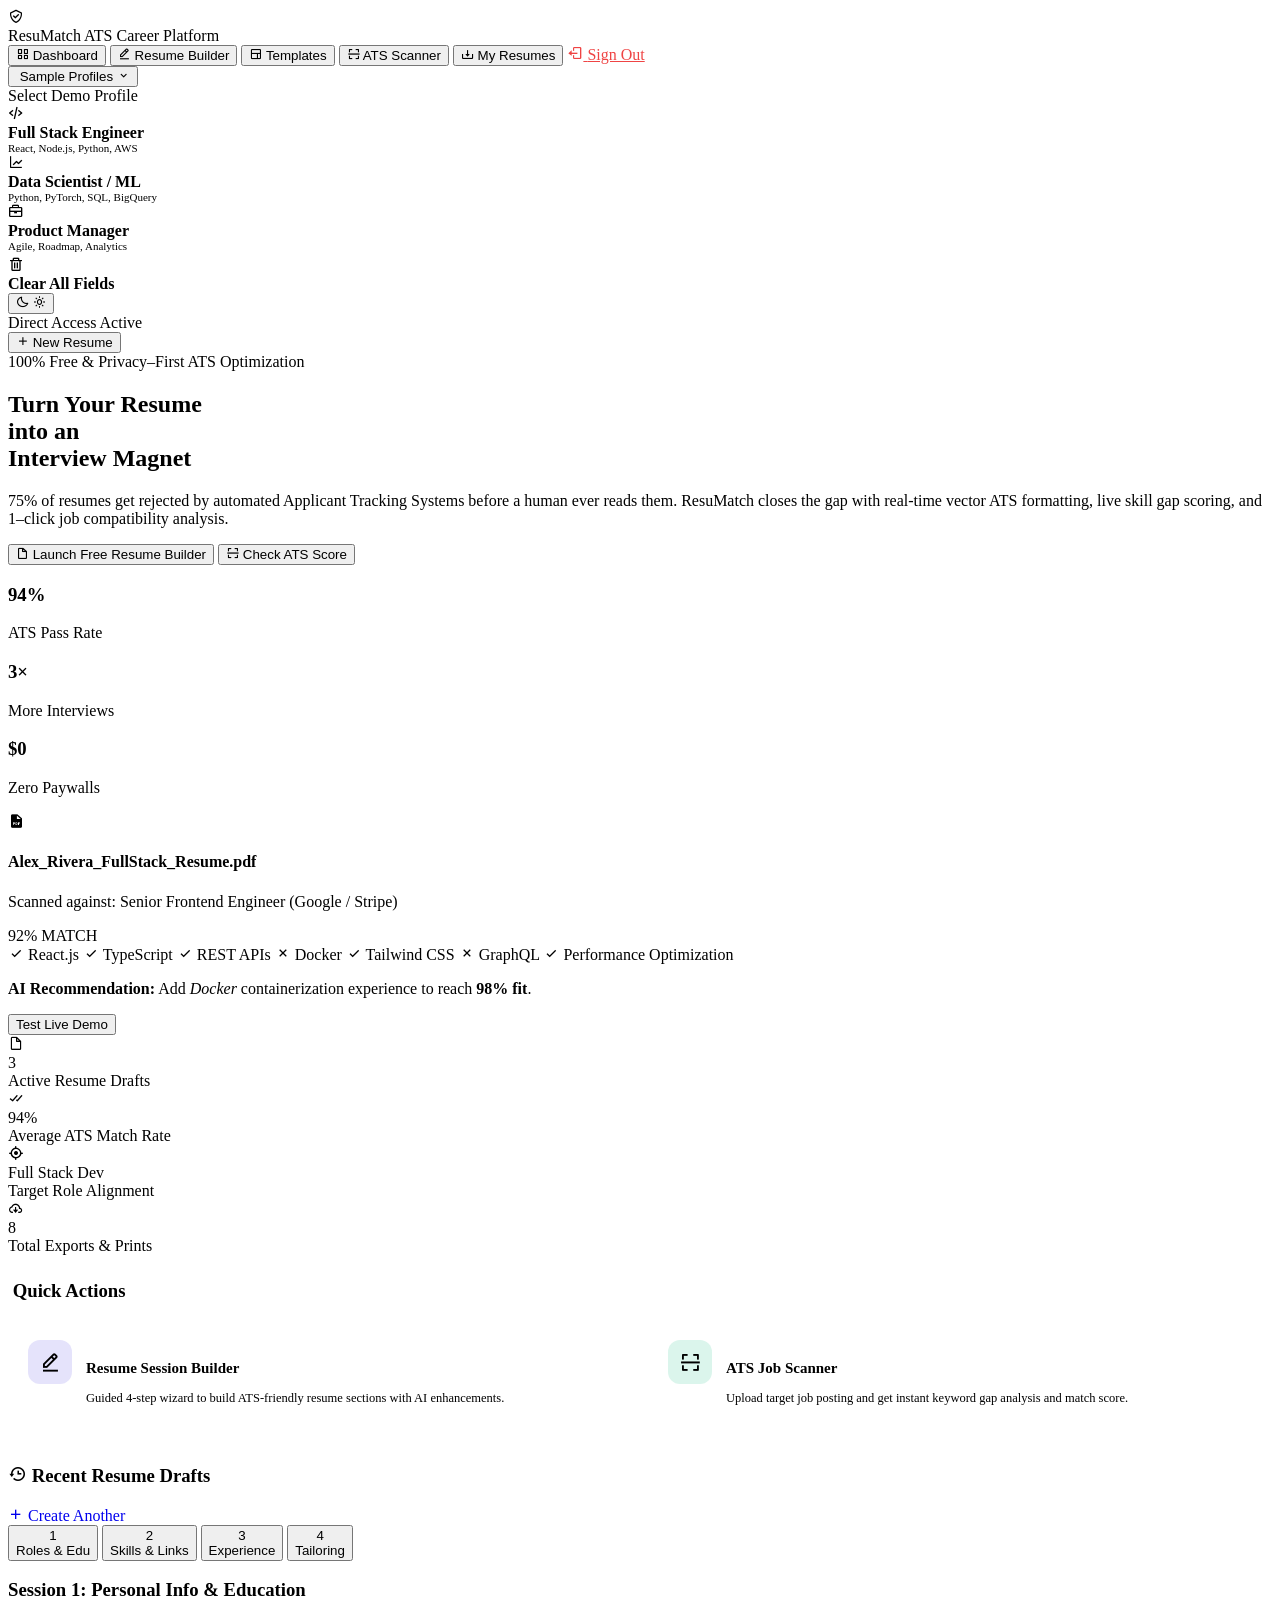
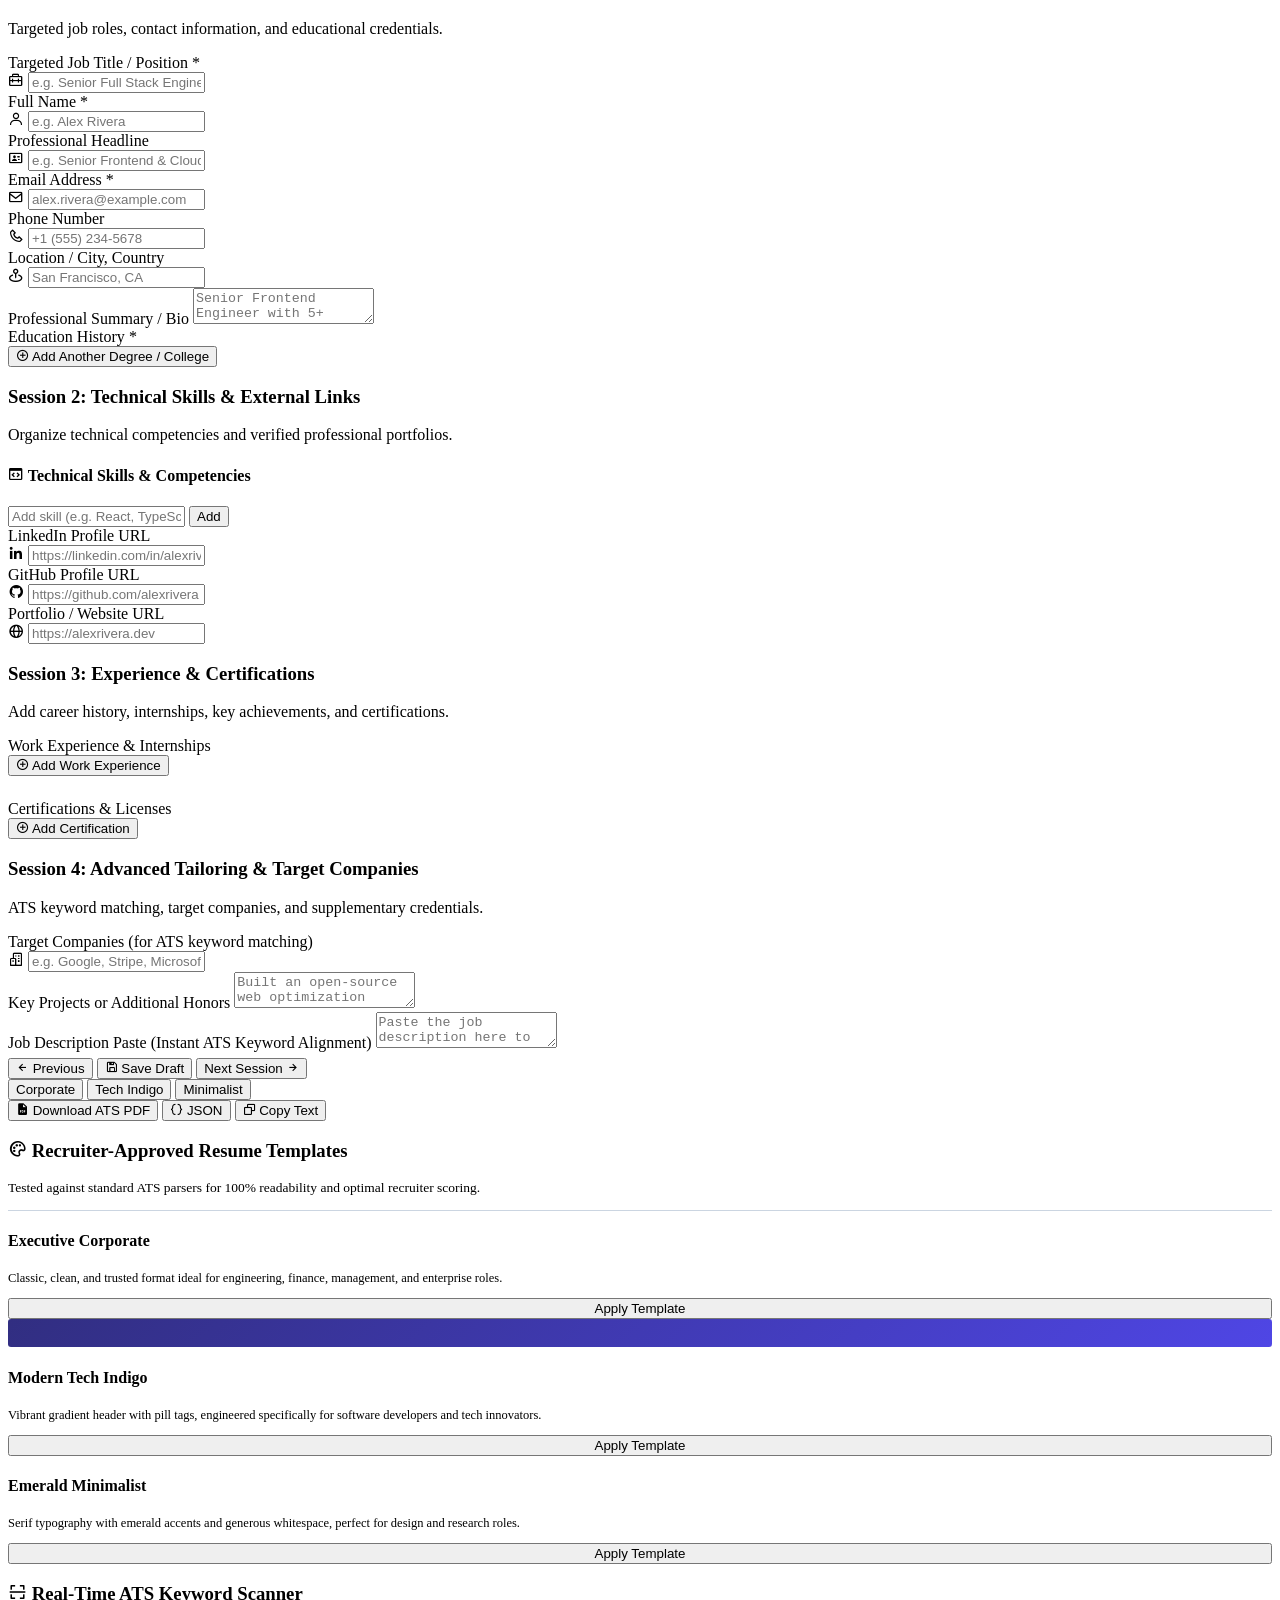
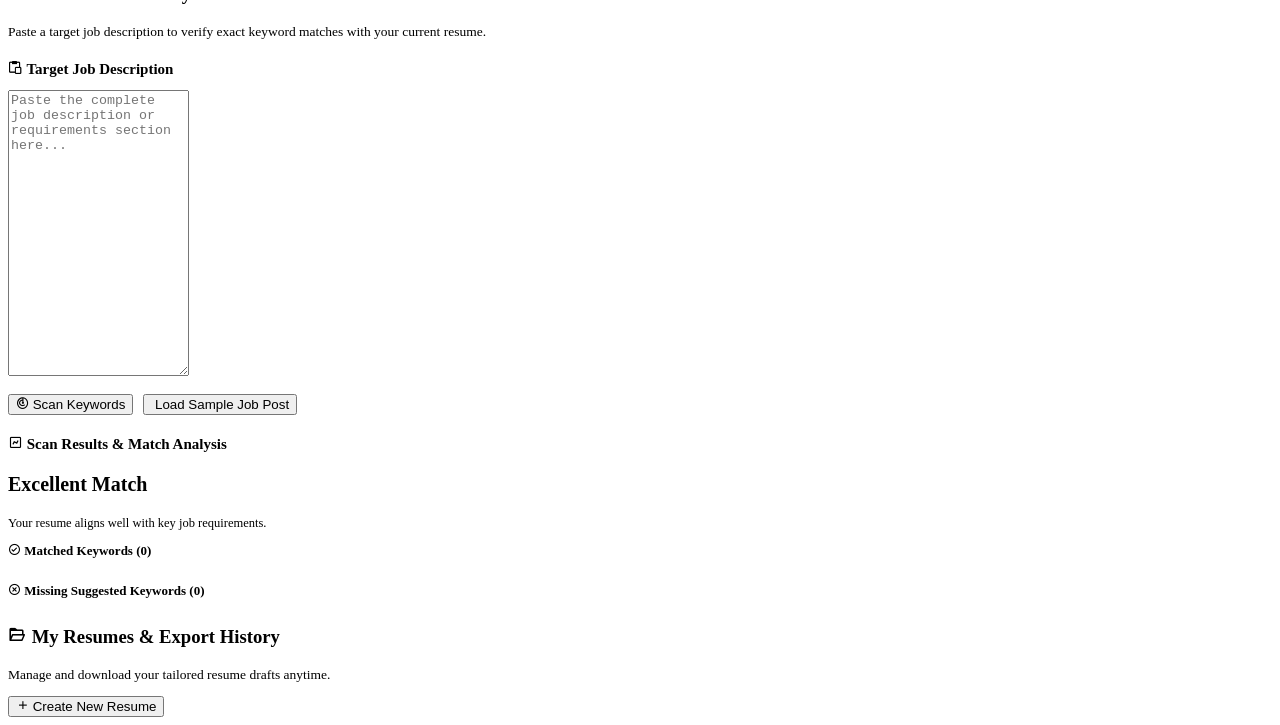
==== commit 9d7c3209: "refactor(cleanup): Remove Job Board module, navigation links, and API routes as requested" ====
--- a/frontend/homepage_sample/index.html
+++ b/frontend/homepage_sample/index.html
@@ -54,10 +54,6 @@
                     <i class='bx bx-scan'></i>
                     <span>ATS Scanner</span>
                 </button>
-                <a href="/jobs" class="nav-link" data-view="jobs">
-                    <i class='bx bx-briefcase'></i>
-                    <span>Job Board</span>
-                </a>
                 <button class="nav-link" data-view="downloads" onclick="AppNav.switchView('downloads')">
                     <i class='bx bx-download'></i>
                     <span>My Resumes</span>
@@ -273,7 +269,7 @@
                 <h3><i class='bx bx-zap' style="color: #FFC300;"></i> Quick Actions</h3>
             </div>
 
-            <div class="quick-actions-grid" style="display: grid; grid-template-columns: repeat(auto-fit, minmax(260px, 1fr)); gap: 16px; margin-bottom: 25px;">
+            <div class="quick-actions-grid" style="display: grid; grid-template-columns: repeat(auto-fit, minmax(280px, 1fr)); gap: 16px; margin-bottom: 25px;">
                 <a href="/builder" class="quick-action-card" style="text-decoration: none; color: inherit; background: var(--bg-card); border: 1px solid var(--border-color); border-radius: var(--radius-md); padding: 20px; transition: all 0.25s ease; display: flex; align-items: flex-start; gap: 14px;">
                     <div style="background: rgba(79, 70, 229, 0.15); color: var(--primary-light); width: 44px; height: 44px; border-radius: 12px; display: flex; align-items: center; justify-content: center; font-size: 1.4rem; flex-shrink: 0;">
                         <i class='bx bx-edit-alt'></i>
@@ -291,16 +287,6 @@
                     <div>
                         <h4 style="font-size: 15px; font-weight: 700; margin-bottom: 4px;">ATS Job Scanner</h4>
                         <p style="font-size: 12.5px; color: var(--text-muted); line-height: 1.4;">Upload target job posting and get instant keyword gap analysis and match score.</p>
-                    </div>
-                </a>
-
-                <a href="/jobs" class="quick-action-card" style="text-decoration: none; color: inherit; background: var(--bg-card); border: 1px solid var(--border-color); border-radius: var(--radius-md); padding: 20px; transition: all 0.25s ease; display: flex; align-items: flex-start; gap: 14px;">
-                    <div style="background: rgba(245, 158, 11, 0.15); color: #F59E0B; width: 44px; height: 44px; border-radius: 12px; display: flex; align-items: center; justify-content: center; font-size: 1.4rem; flex-shrink: 0;">
-                        <i class='bx bx-briefcase'></i>
-                    </div>
-                    <div>
-                        <h4 style="font-size: 15px; font-weight: 700; margin-bottom: 4px;">Job Board & Engine</h4>
-                        <p style="font-size: 12.5px; color: var(--text-muted); line-height: 1.4;">Explore top-tier technical roles matched with your resume skill profile.</p>
                     </div>
                 </a>
             </div>
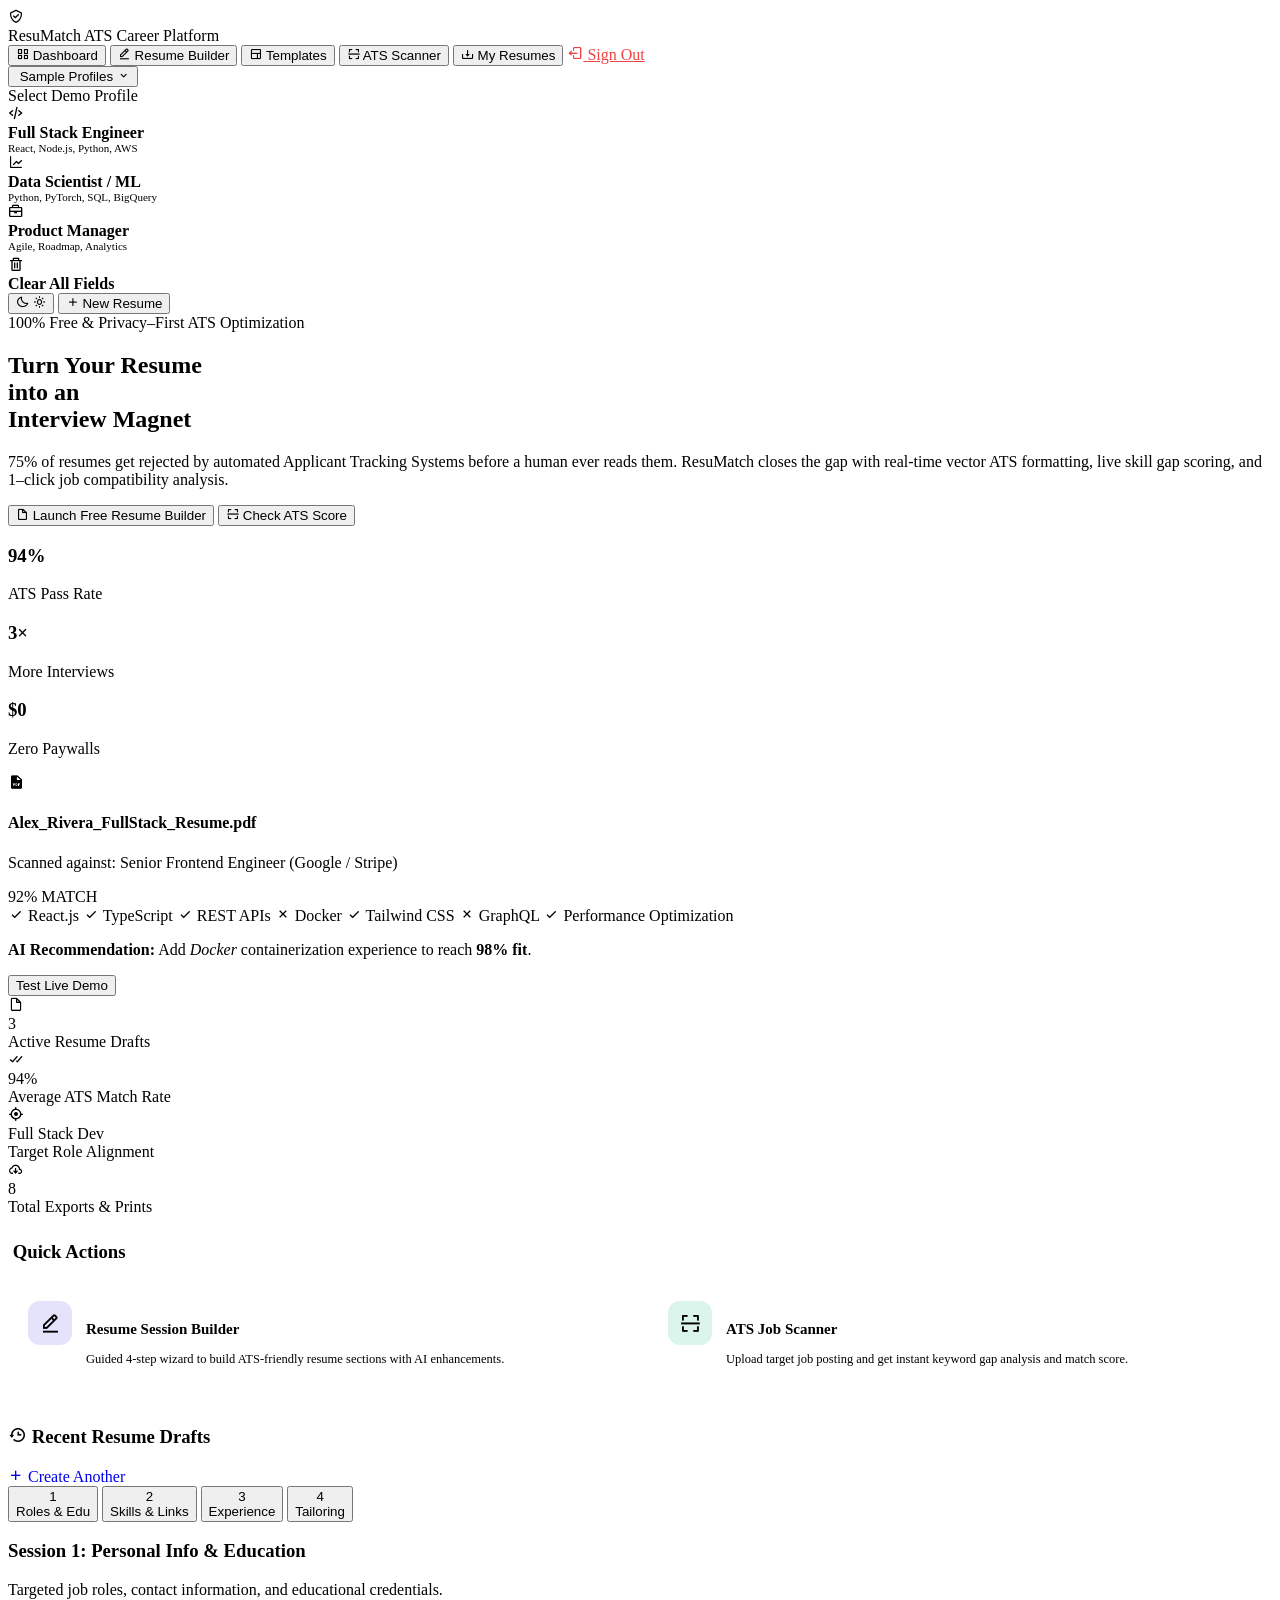
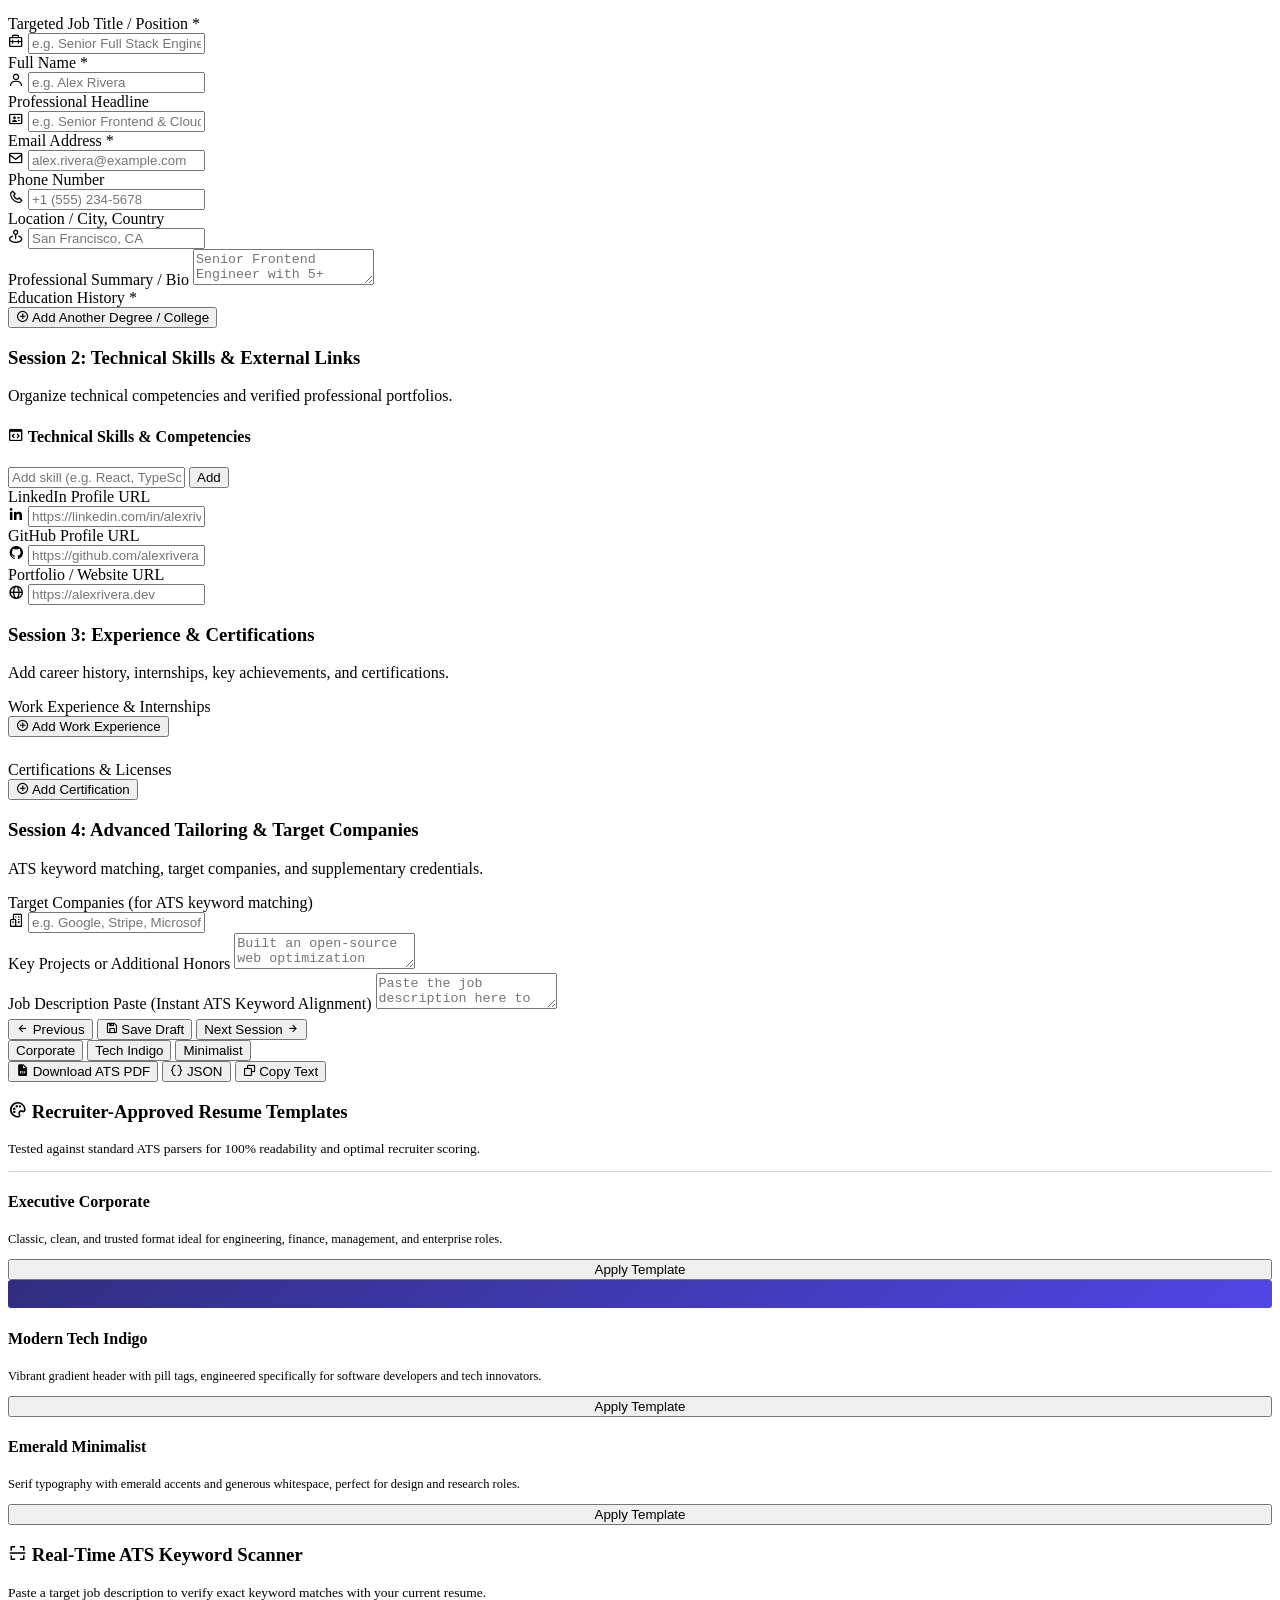
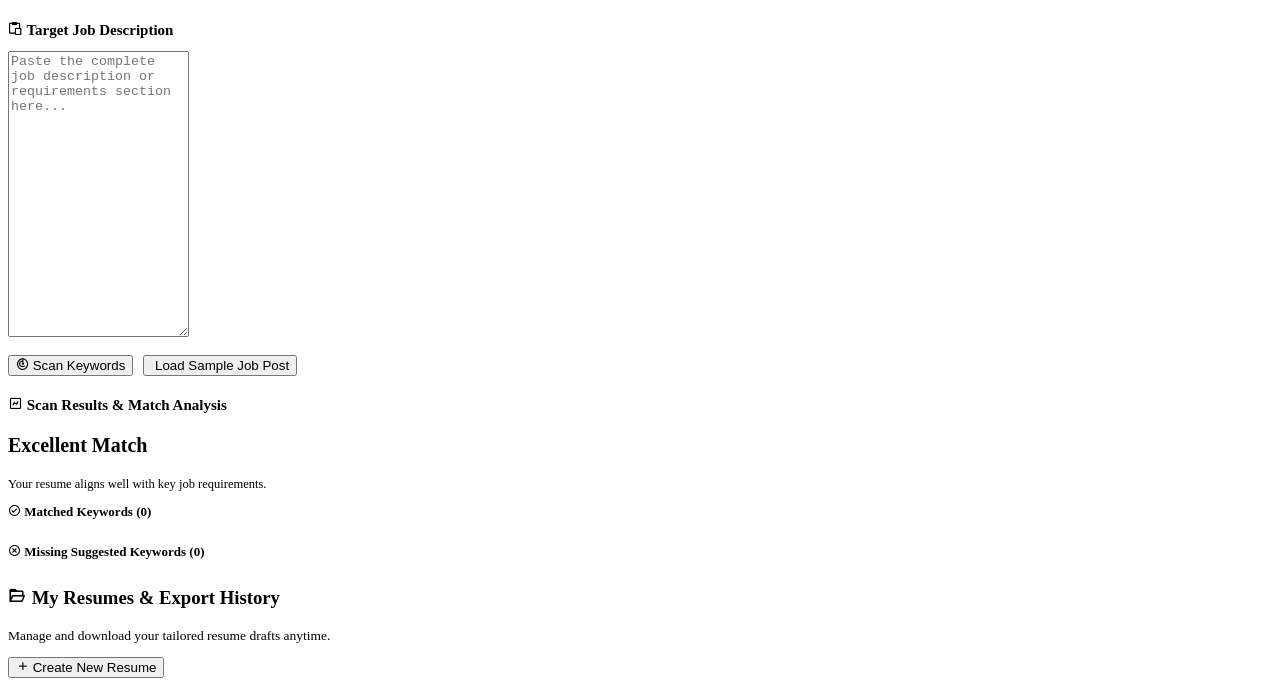
==== commit 891c4221: "style(header): Remove unnecessary Direct Access Active status badge from header" ====
--- a/frontend/homepage_sample/index.html
+++ b/frontend/homepage_sample/index.html
@@ -109,12 +109,6 @@
                     <i class='bx bx-sun theme-icon-light'></i>
                 </button>
 
-                <!-- Status Live Tag -->
-                <div class="status-badge-live">
-                    <span class="live-pulse-dot"></span>
-                    <span>Direct Access Active</span>
-                </div>
-
                 <!-- Quick New Resume Button -->
                 <button class="action-pill-btn primary" onclick="AppNav.switchView('builder'); Wizard.goToStep(1);">
                     <i class='bx bx-plus'></i>
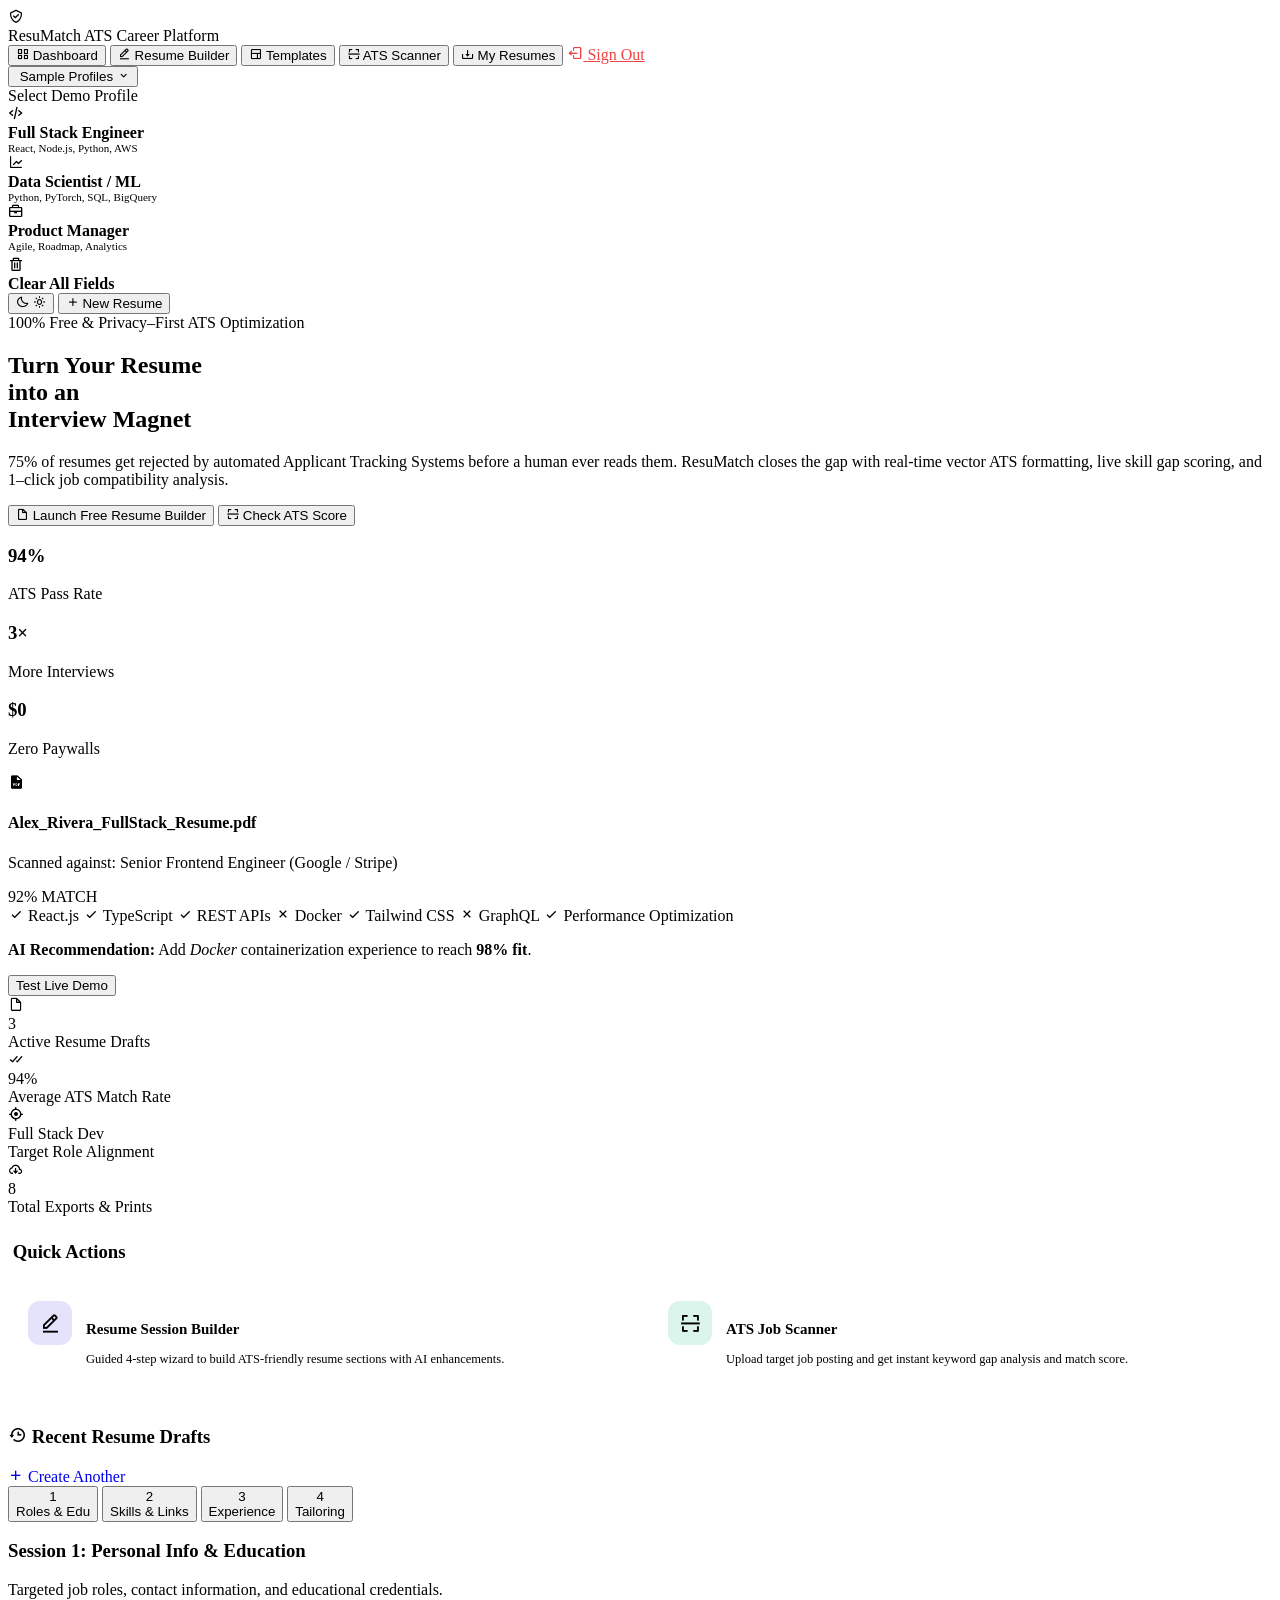
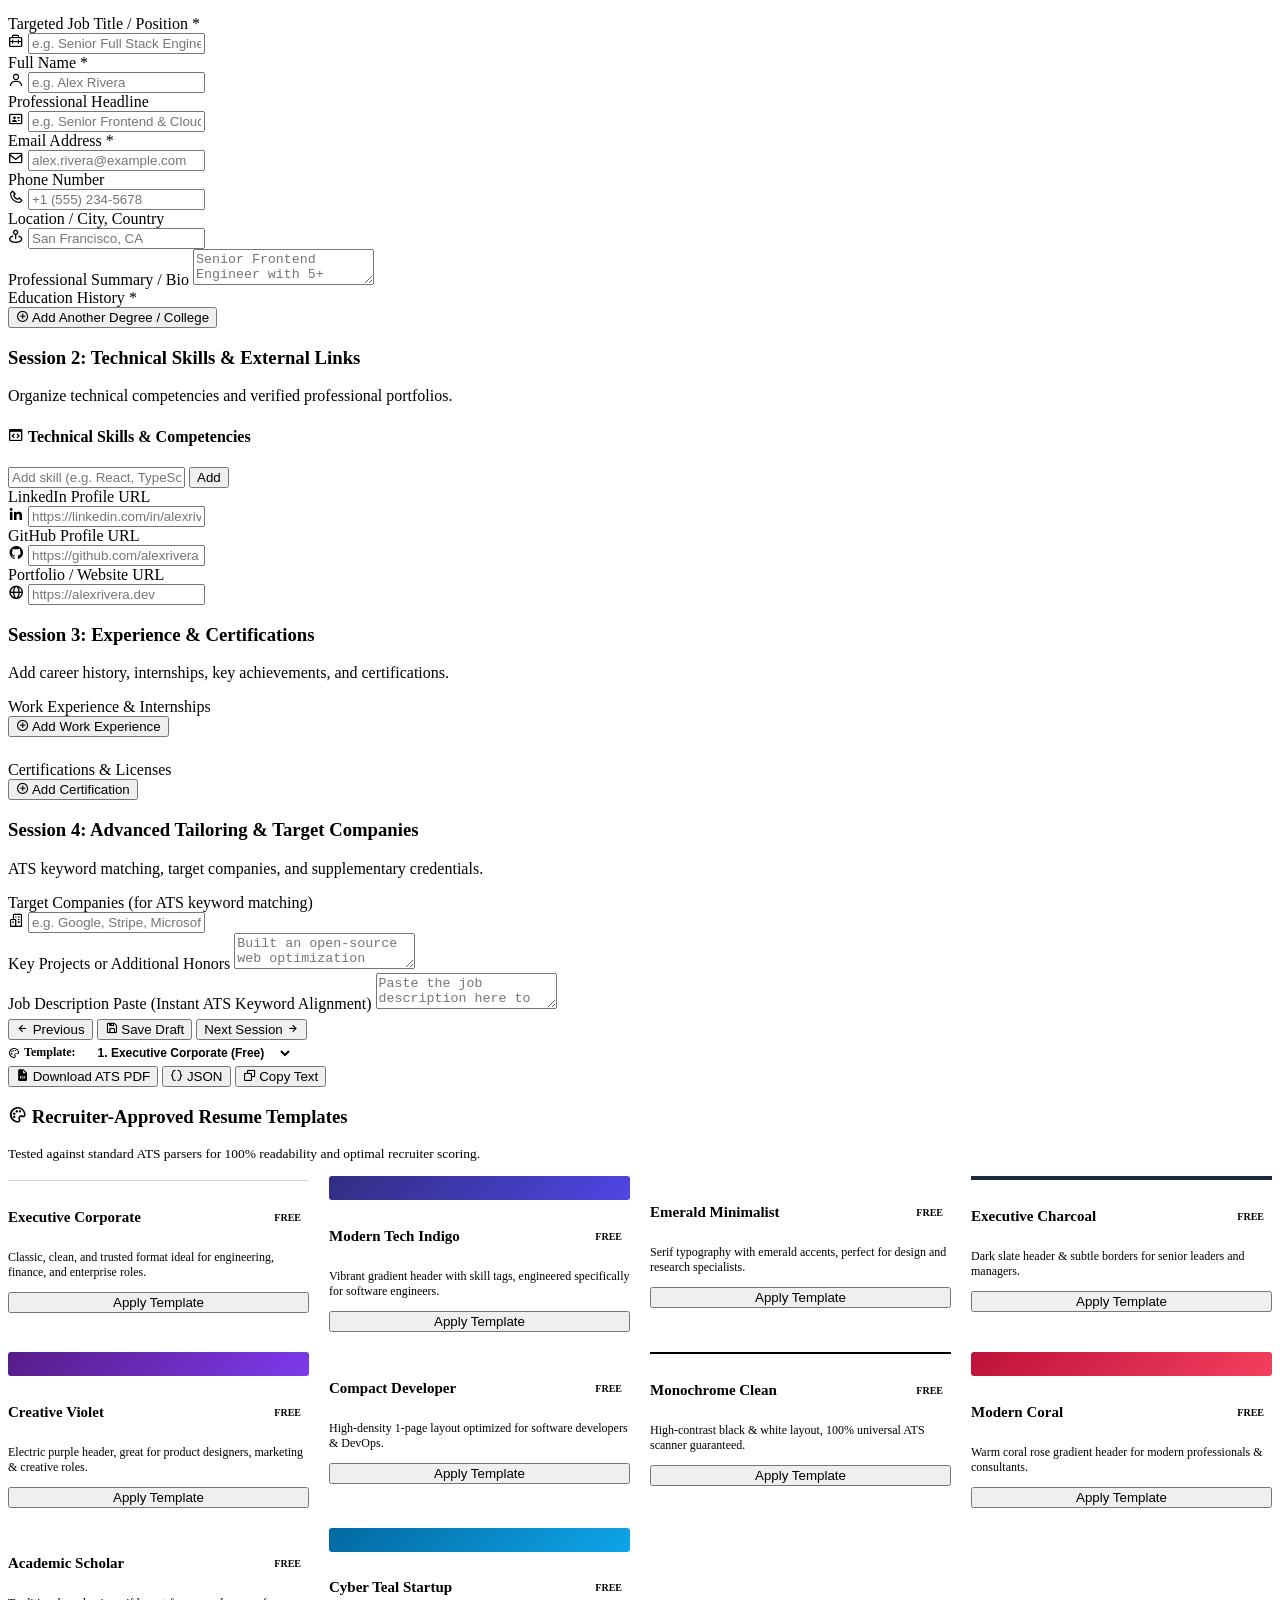
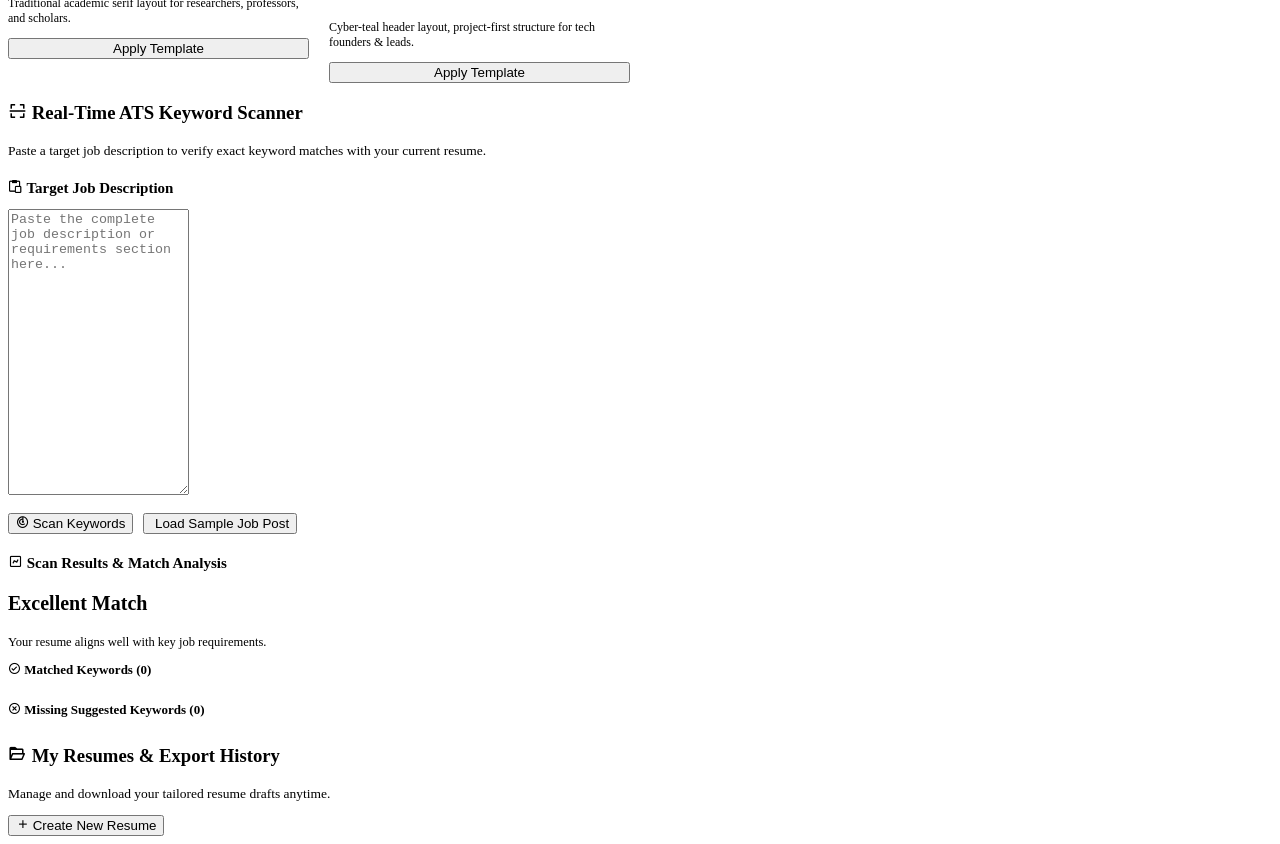
==== commit 796e92e9: "feat(templates): Add 10 free recruiter-approved resume templates to library and live studio switcher" ====
--- a/frontend/homepage_sample/index.html
+++ b/frontend/homepage_sample/index.html
@@ -530,11 +530,21 @@
                 <div class="studio-preview-panel">
                     <!-- Studio Customizer Toolbar -->
                     <div class="studio-toolbar">
-                        <!-- Template Selectors -->
-                        <div class="template-selector-group">
-                            <button type="button" class="template-btn active" data-template="template-corporate" onclick="ResumeRenderer.setTemplate('template-corporate', this)">Corporate</button>
-                            <button type="button" class="template-btn" data-template="template-tech" onclick="ResumeRenderer.setTemplate('template-tech', this)">Tech Indigo</button>
-                            <button type="button" class="template-btn" data-template="template-minimal" onclick="ResumeRenderer.setTemplate('template-minimal', this)">Minimalist</button>
+                        <!-- Template Selectors (10 FREE Templates) -->
+                        <div class="template-selector-group" style="display:flex;align-items:center;gap:6px;">
+                            <label style="font-size:12px;font-weight:700;color:var(--text-secondary);display:flex;align-items:center;gap:4px;"><i class='bx bx-palette'></i> Template:</label>
+                            <select id="liveTemplateSelect" onchange="ResumeRenderer.setTemplate(this.value)" style="background:var(--bg-input);color:var(--text-main);border:1px solid var(--border-subtle);border-radius:var(--radius-pill);padding:5px 12px;font-size:12px;font-weight:600;outline:none;cursor:pointer;">
+                                <option value="template-corporate" selected>1. Executive Corporate (Free)</option>
+                                <option value="template-tech">2. Modern Tech Indigo (Free)</option>
+                                <option value="template-minimal">3. Emerald Minimalist (Free)</option>
+                                <option value="template-charcoal">4. Executive Charcoal (Free)</option>
+                                <option value="template-violet">5. Creative Violet (Free)</option>
+                                <option value="template-compact">6. Compact Developer (Free)</option>
+                                <option value="template-monochrome">7. Monochrome Clean (Free)</option>
+                                <option value="template-coral">8. Modern Coral (Free)</option>
+                                <option value="template-academic">9. Academic Scholar (Free)</option>
+                                <option value="template-teal">10. Cyber Teal Startup (Free)</option>
+                            </select>
                         </div>
 
                         <!-- Accent Color Swatches -->
@@ -585,7 +595,7 @@
                 </div>
             </div>
 
-            <div class="templates-gallery-grid">
+            <div class="templates-gallery-grid" style="display:grid;grid-template-columns:repeat(auto-fill, minmax(280px, 1fr));gap:20px;">
                 <!-- Template 1: Executive Corporate -->
                 <div class="template-card-preview selected" onclick="ResumeRenderer.applyTemplateFromGallery('template-corporate')">
                     <div class="template-thumb-mockup">
@@ -595,11 +605,13 @@
                             <div style="height:1px;background:#cbd5e1;margin:4px 0;"></div>
                             <div class="mockup-line"></div>
                             <div class="mockup-line"></div>
-                            <div class="mockup-line short"></div>
-                        </div>
-                    </div>
-                    <h4>Executive Corporate</h4>
-                    <p style="font-size:12.5px;color:var(--text-muted);margin:4px 0 12px;">Classic, clean, and trusted format ideal for engineering, finance, management, and enterprise roles.</p>
+                        </div>
+                    </div>
+                    <div style="display:flex;align-items:center;justify-content:space-between;margin-top:8px;">
+                        <h4 style="font-size:15px;font-weight:700;">Executive Corporate</h4>
+                        <span style="font-size:10px;font-weight:800;background:var(--match-green-soft);color:var(--match-green);padding:2px 8px;border-radius:10px;">FREE</span>
+                    </div>
+                    <p style="font-size:12px;color:var(--text-muted);margin:4px 0 12px;">Classic, clean, and trusted format ideal for engineering, finance, and enterprise roles.</p>
                     <button class="action-pill-btn primary" style="width:100%;justify-content:center;">Apply Template</button>
                 </div>
 
@@ -607,14 +619,16 @@
                 <div class="template-card-preview" onclick="ResumeRenderer.applyTemplateFromGallery('template-tech')">
                     <div class="template-thumb-mockup">
                         <div class="template-thumb-content" style="background:#f8fafc;">
-                            <div style="height:28px;background:linear-gradient(135deg,#312e81,#4f46e5);border-radius:3px;margin-bottom:6px;"></div>
-                            <div class="mockup-line"></div>
+                            <div style="height:24px;background:linear-gradient(135deg,#312e81,#4f46e5);border-radius:3px;margin-bottom:6px;"></div>
                             <div class="mockup-line"></div>
                             <div class="mockup-line short"></div>
                         </div>
                     </div>
-                    <h4>Modern Tech Indigo</h4>
-                    <p style="font-size:12.5px;color:var(--text-muted);margin:4px 0 12px;">Vibrant gradient header with pill tags, engineered specifically for software developers and tech innovators.</p>
+                    <div style="display:flex;align-items:center;justify-content:space-between;margin-top:8px;">
+                        <h4 style="font-size:15px;font-weight:700;">Modern Tech Indigo</h4>
+                        <span style="font-size:10px;font-weight:800;background:var(--match-green-soft);color:var(--match-green);padding:2px 8px;border-radius:10px;">FREE</span>
+                    </div>
+                    <p style="font-size:12px;color:var(--text-muted);margin:4px 0 12px;">Vibrant gradient header with skill tags, engineered specifically for software engineers.</p>
                     <button class="action-pill-btn" style="width:100%;justify-content:center;">Apply Template</button>
                 </div>
 
@@ -625,11 +639,129 @@
                             <div class="mockup-line title" style="background:#064e3b;"></div>
                             <div class="mockup-line short"></div>
                             <div class="mockup-line" style="margin-top:6px;"></div>
+                        </div>
+                    </div>
+                    <div style="display:flex;align-items:center;justify-content:space-between;margin-top:8px;">
+                        <h4 style="font-size:15px;font-weight:700;">Emerald Minimalist</h4>
+                        <span style="font-size:10px;font-weight:800;background:var(--match-green-soft);color:var(--match-green);padding:2px 8px;border-radius:10px;">FREE</span>
+                    </div>
+                    <p style="font-size:12px;color:var(--text-muted);margin:4px 0 12px;">Serif typography with emerald accents, perfect for design and research specialists.</p>
+                    <button class="action-pill-btn" style="width:100%;justify-content:center;">Apply Template</button>
+                </div>
+
+                <!-- Template 4: Executive Charcoal -->
+                <div class="template-card-preview" onclick="ResumeRenderer.applyTemplateFromGallery('template-charcoal')">
+                    <div class="template-thumb-mockup">
+                        <div class="template-thumb-content" style="border-top:4px solid #1e293b;">
+                            <div class="mockup-line title" style="background:#1e293b;"></div>
                             <div class="mockup-line short"></div>
-                        </div>
-                    </div>
-                    <h4>Emerald Minimalist</h4>
-                    <p style="font-size:12.5px;color:var(--text-muted);margin:4px 0 12px;">Serif typography with emerald accents and generous whitespace, perfect for design and research roles.</p>
+                            <div class="mockup-line"></div>
+                        </div>
+                    </div>
+                    <div style="display:flex;align-items:center;justify-content:space-between;margin-top:8px;">
+                        <h4 style="font-size:15px;font-weight:700;">Executive Charcoal</h4>
+                        <span style="font-size:10px;font-weight:800;background:var(--match-green-soft);color:var(--match-green);padding:2px 8px;border-radius:10px;">FREE</span>
+                    </div>
+                    <p style="font-size:12px;color:var(--text-muted);margin:4px 0 12px;">Dark slate header & subtle borders for senior leaders and managers.</p>
+                    <button class="action-pill-btn" style="width:100%;justify-content:center;">Apply Template</button>
+                </div>
+
+                <!-- Template 5: Creative Violet -->
+                <div class="template-card-preview" onclick="ResumeRenderer.applyTemplateFromGallery('template-violet')">
+                    <div class="template-thumb-mockup">
+                        <div class="template-thumb-content">
+                            <div style="height:24px;background:linear-gradient(135deg,#581c87,#7c3aed);border-radius:3px;margin-bottom:6px;"></div>
+                            <div class="mockup-line"></div>
+                        </div>
+                    </div>
+                    <div style="display:flex;align-items:center;justify-content:space-between;margin-top:8px;">
+                        <h4 style="font-size:15px;font-weight:700;">Creative Violet</h4>
+                        <span style="font-size:10px;font-weight:800;background:var(--match-green-soft);color:var(--match-green);padding:2px 8px;border-radius:10px;">FREE</span>
+                    </div>
+                    <p style="font-size:12px;color:var(--text-muted);margin:4px 0 12px;">Electric purple header, great for product designers, marketing & creative roles.</p>
+                    <button class="action-pill-btn" style="width:100%;justify-content:center;">Apply Template</button>
+                </div>
+
+                <!-- Template 6: Compact Developer -->
+                <div class="template-card-preview" onclick="ResumeRenderer.applyTemplateFromGallery('template-compact')">
+                    <div class="template-thumb-mockup">
+                        <div class="template-thumb-content" style="font-family:monospace;">
+                            <div class="mockup-line title" style="background:#0f172a;"></div>
+                            <div class="mockup-line short"></div>
+                            <div class="mockup-line"></div>
+                        </div>
+                    </div>
+                    <div style="display:flex;align-items:center;justify-content:space-between;margin-top:8px;">
+                        <h4 style="font-size:15px;font-weight:700;">Compact Developer</h4>
+                        <span style="font-size:10px;font-weight:800;background:var(--match-green-soft);color:var(--match-green);padding:2px 8px;border-radius:10px;">FREE</span>
+                    </div>
+                    <p style="font-size:12px;color:var(--text-muted);margin:4px 0 12px;">High-density 1-page layout optimized for software developers & DevOps.</p>
+                    <button class="action-pill-btn" style="width:100%;justify-content:center;">Apply Template</button>
+                </div>
+
+                <!-- Template 7: Monochrome Clean -->
+                <div class="template-card-preview" onclick="ResumeRenderer.applyTemplateFromGallery('template-monochrome')">
+                    <div class="template-thumb-mockup">
+                        <div class="template-thumb-content" style="border-bottom:2px double #000;">
+                            <div class="mockup-line title" style="background:#000;"></div>
+                            <div class="mockup-line short"></div>
+                            <div class="mockup-line"></div>
+                        </div>
+                    </div>
+                    <div style="display:flex;align-items:center;justify-content:space-between;margin-top:8px;">
+                        <h4 style="font-size:15px;font-weight:700;">Monochrome Clean</h4>
+                        <span style="font-size:10px;font-weight:800;background:var(--match-green-soft);color:var(--match-green);padding:2px 8px;border-radius:10px;">FREE</span>
+                    </div>
+                    <p style="font-size:12px;color:var(--text-muted);margin:4px 0 12px;">High-contrast black & white layout, 100% universal ATS scanner guaranteed.</p>
+                    <button class="action-pill-btn" style="width:100%;justify-content:center;">Apply Template</button>
+                </div>
+
+                <!-- Template 8: Modern Coral -->
+                <div class="template-card-preview" onclick="ResumeRenderer.applyTemplateFromGallery('template-coral')">
+                    <div class="template-thumb-mockup">
+                        <div class="template-thumb-content">
+                            <div style="height:24px;background:linear-gradient(135deg,#be123c,#f43f5e);border-radius:3px;margin-bottom:6px;"></div>
+                            <div class="mockup-line"></div>
+                        </div>
+                    </div>
+                    <div style="display:flex;align-items:center;justify-content:space-between;margin-top:8px;">
+                        <h4 style="font-size:15px;font-weight:700;">Modern Coral</h4>
+                        <span style="font-size:10px;font-weight:800;background:var(--match-green-soft);color:var(--match-green);padding:2px 8px;border-radius:10px;">FREE</span>
+                    </div>
+                    <p style="font-size:12px;color:var(--text-muted);margin:4px 0 12px;">Warm coral rose gradient header for modern professionals & consultants.</p>
+                    <button class="action-pill-btn" style="width:100%;justify-content:center;">Apply Template</button>
+                </div>
+
+                <!-- Template 9: Academic Scholar -->
+                <div class="template-card-preview" onclick="ResumeRenderer.applyTemplateFromGallery('template-academic')">
+                    <div class="template-thumb-mockup">
+                        <div class="template-thumb-content" style="font-family:serif;">
+                            <div class="mockup-line title" style="background:#111827;"></div>
+                            <div class="mockup-line short"></div>
+                            <div class="mockup-line"></div>
+                        </div>
+                    </div>
+                    <div style="display:flex;align-items:center;justify-content:space-between;margin-top:8px;">
+                        <h4 style="font-size:15px;font-weight:700;">Academic Scholar</h4>
+                        <span style="font-size:10px;font-weight:800;background:var(--match-green-soft);color:var(--match-green);padding:2px 8px;border-radius:10px;">FREE</span>
+                    </div>
+                    <p style="font-size:12px;color:var(--text-muted);margin:4px 0 12px;">Traditional academic serif layout for researchers, professors, and scholars.</p>
+                    <button class="action-pill-btn" style="width:100%;justify-content:center;">Apply Template</button>
+                </div>
+
+                <!-- Template 10: Cyber Teal Startup -->
+                <div class="template-card-preview" onclick="ResumeRenderer.applyTemplateFromGallery('template-teal')">
+                    <div class="template-thumb-mockup">
+                        <div class="template-thumb-content">
+                            <div style="height:24px;background:linear-gradient(135deg,#0369a1,#0ea5e9);border-radius:3px;margin-bottom:6px;"></div>
+                            <div class="mockup-line"></div>
+                        </div>
+                    </div>
+                    <div style="display:flex;align-items:center;justify-content:space-between;margin-top:8px;">
+                        <h4 style="font-size:15px;font-weight:700;">Cyber Teal Startup</h4>
+                        <span style="font-size:10px;font-weight:800;background:var(--match-green-soft);color:var(--match-green);padding:2px 8px;border-radius:10px;">FREE</span>
+                    </div>
+                    <p style="font-size:12px;color:var(--text-muted);margin:4px 0 12px;">Cyber-teal header layout, project-first structure for tech founders & leads.</p>
                     <button class="action-pill-btn" style="width:100%;justify-content:center;">Apply Template</button>
                 </div>
             </div>
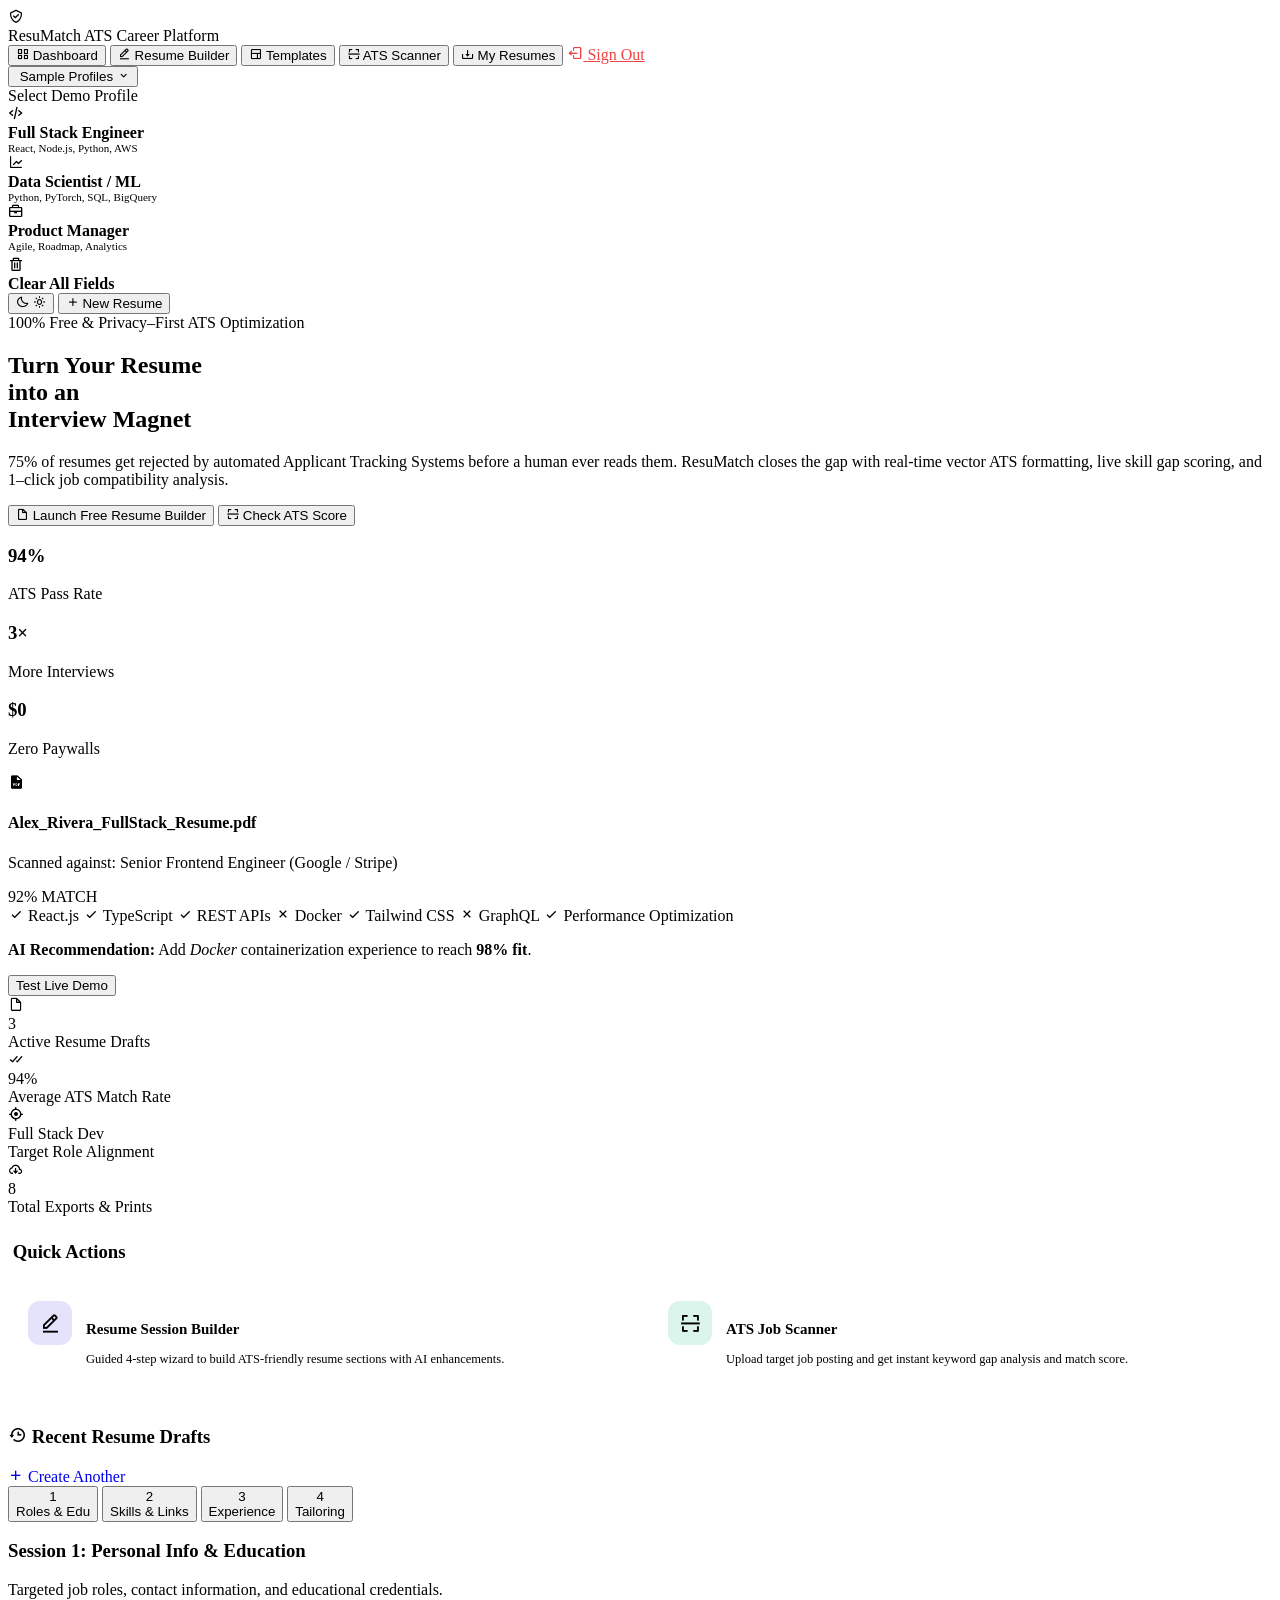
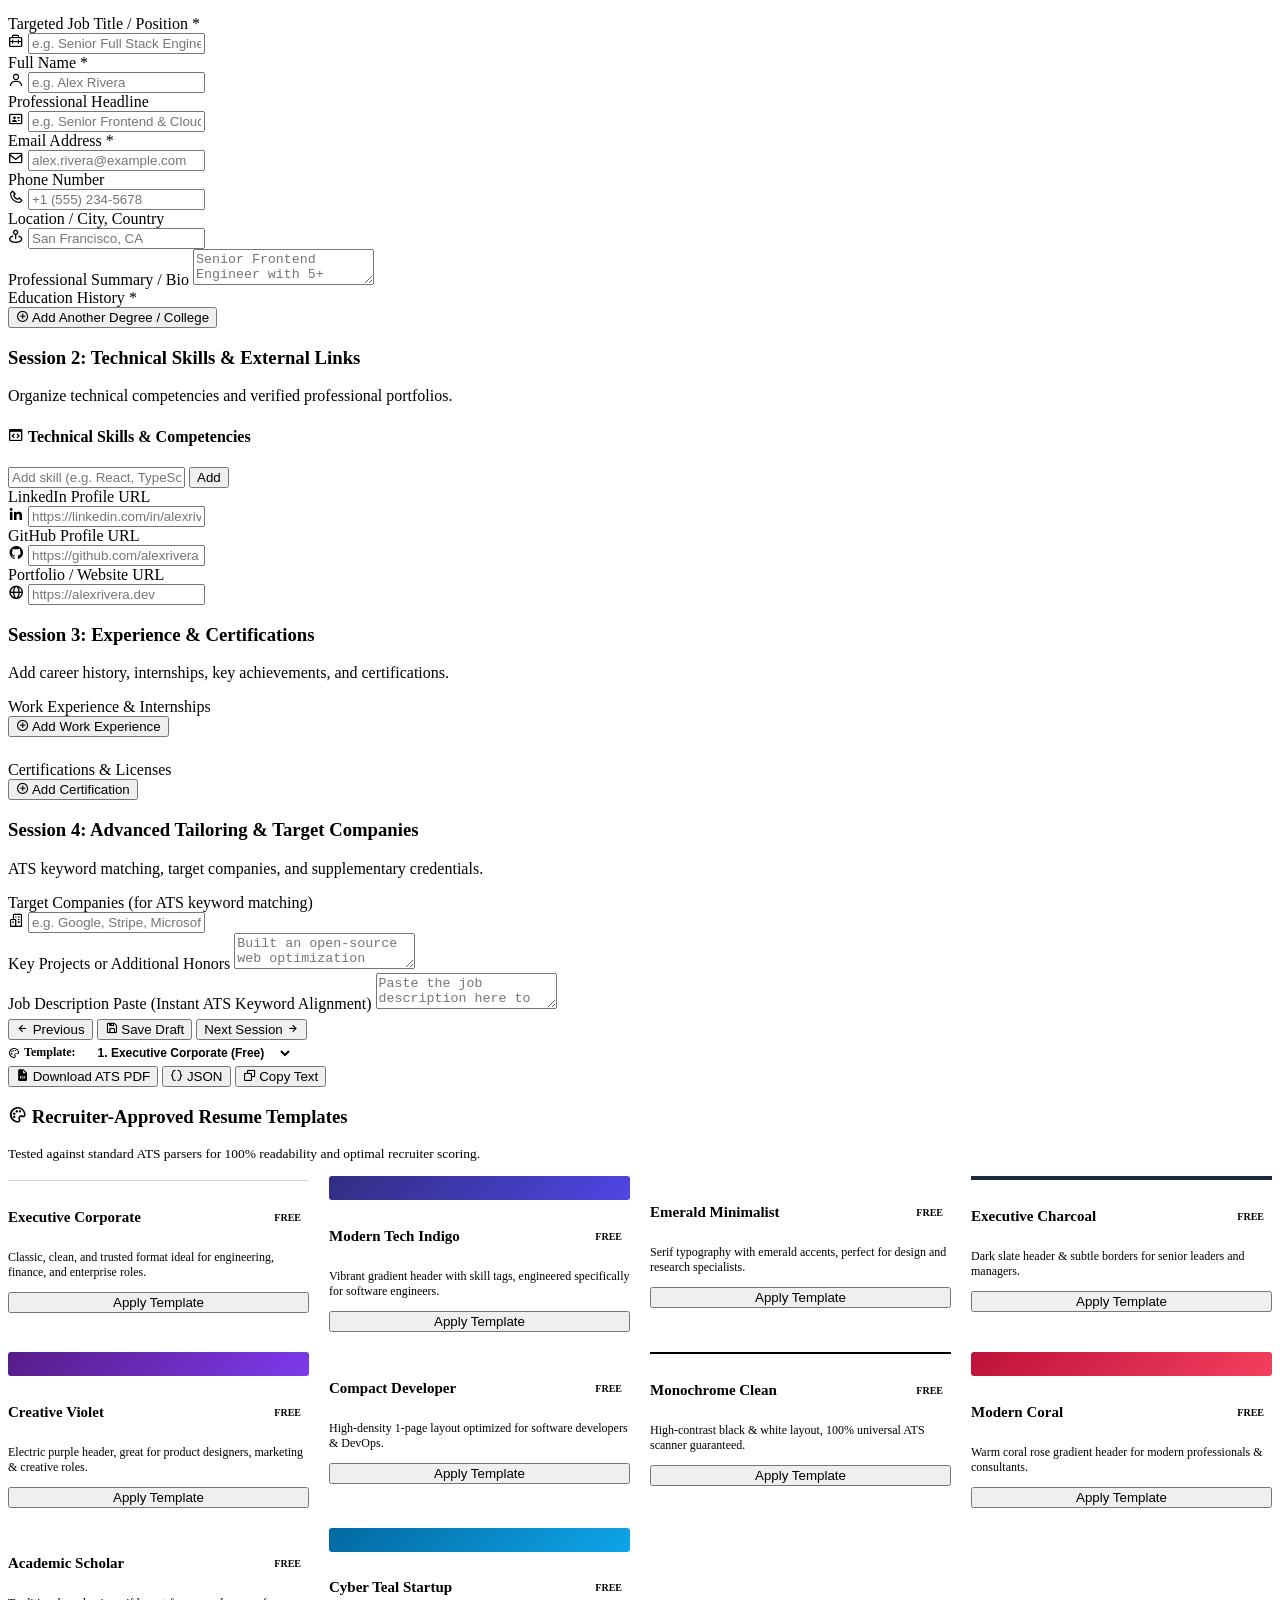
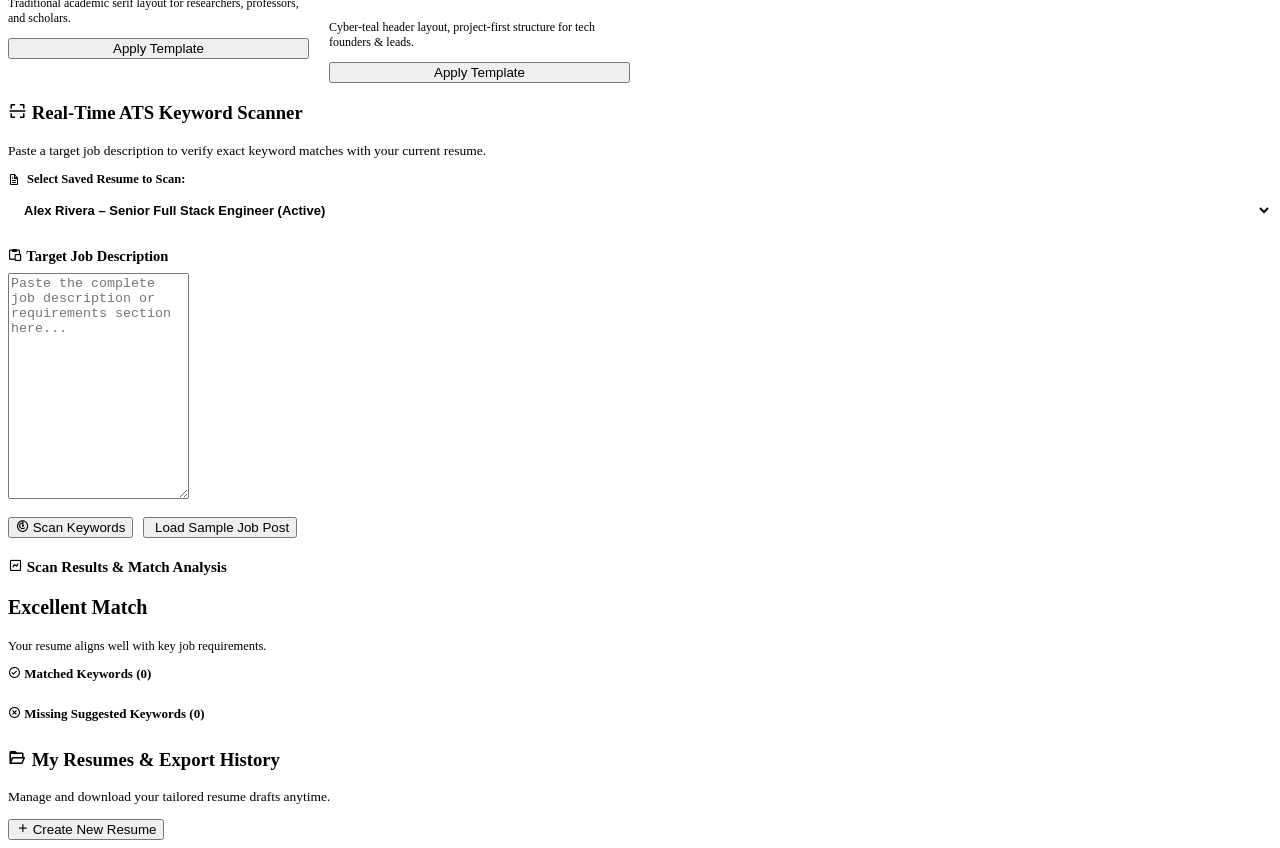
==== commit 355ffeda: "feat(dataflow): Complete auto-save on Session 4 wizard completion, ATS scanner dropdown sync, Gemini" ====
--- a/frontend/homepage_sample/index.html
+++ b/frontend/homepage_sample/index.html
@@ -780,8 +780,18 @@
 
             <div class="scanner-grid">
                 <div class="scanner-box">
-                    <h4 style="font-size:15px;margin-bottom:12px;"><i class='bx bx-paste'></i> Target Job Description</h4>
-                    <textarea id="scannerJobInput" class="form-textarea" style="min-height:280px;" placeholder="Paste the complete job description or requirements section here..." oninput="ATSScanner.runFullScan(this.value)"></textarea>
+                    <!-- Saved Resume Selector -->
+                    <div style="margin-bottom:14px;">
+                        <label style="font-size:12.5px;font-weight:700;color:var(--text-secondary);display:flex;align-items:center;gap:6px;margin-bottom:6px;">
+                            <i class='bx bx-file'></i> Select Saved Resume to Scan:
+                        </label>
+                        <select id="atsSavedResumeSelect" onchange="ATSScanner.loadSavedResumeForScan(this.value)" style="width:100%;background:var(--bg-input);color:var(--text-main);border:1px solid var(--border-subtle);border-radius:var(--radius-md);padding:9px 12px;font-size:13px;font-weight:600;outline:none;cursor:pointer;">
+                            <option value="0">Alex Rivera – Senior Full Stack Engineer (Active)</option>
+                        </select>
+                    </div>
+
+                    <h4 style="font-size:14.5px;margin-bottom:8px;"><i class='bx bx-paste'></i> Target Job Description</h4>
+                    <textarea id="scannerJobInput" class="form-textarea" style="min-height:220px;" placeholder="Paste the complete job description or requirements section here..." oninput="ATSScanner.runFullScan(this.value)"></textarea>
                     <div style="display:flex;gap:10px;margin-top:14px;">
                         <button class="action-pill-btn primary" onclick="ATSScanner.runFullScan(document.getElementById('scannerJobInput').value)">
                             <i class='bx bx-radar'></i>
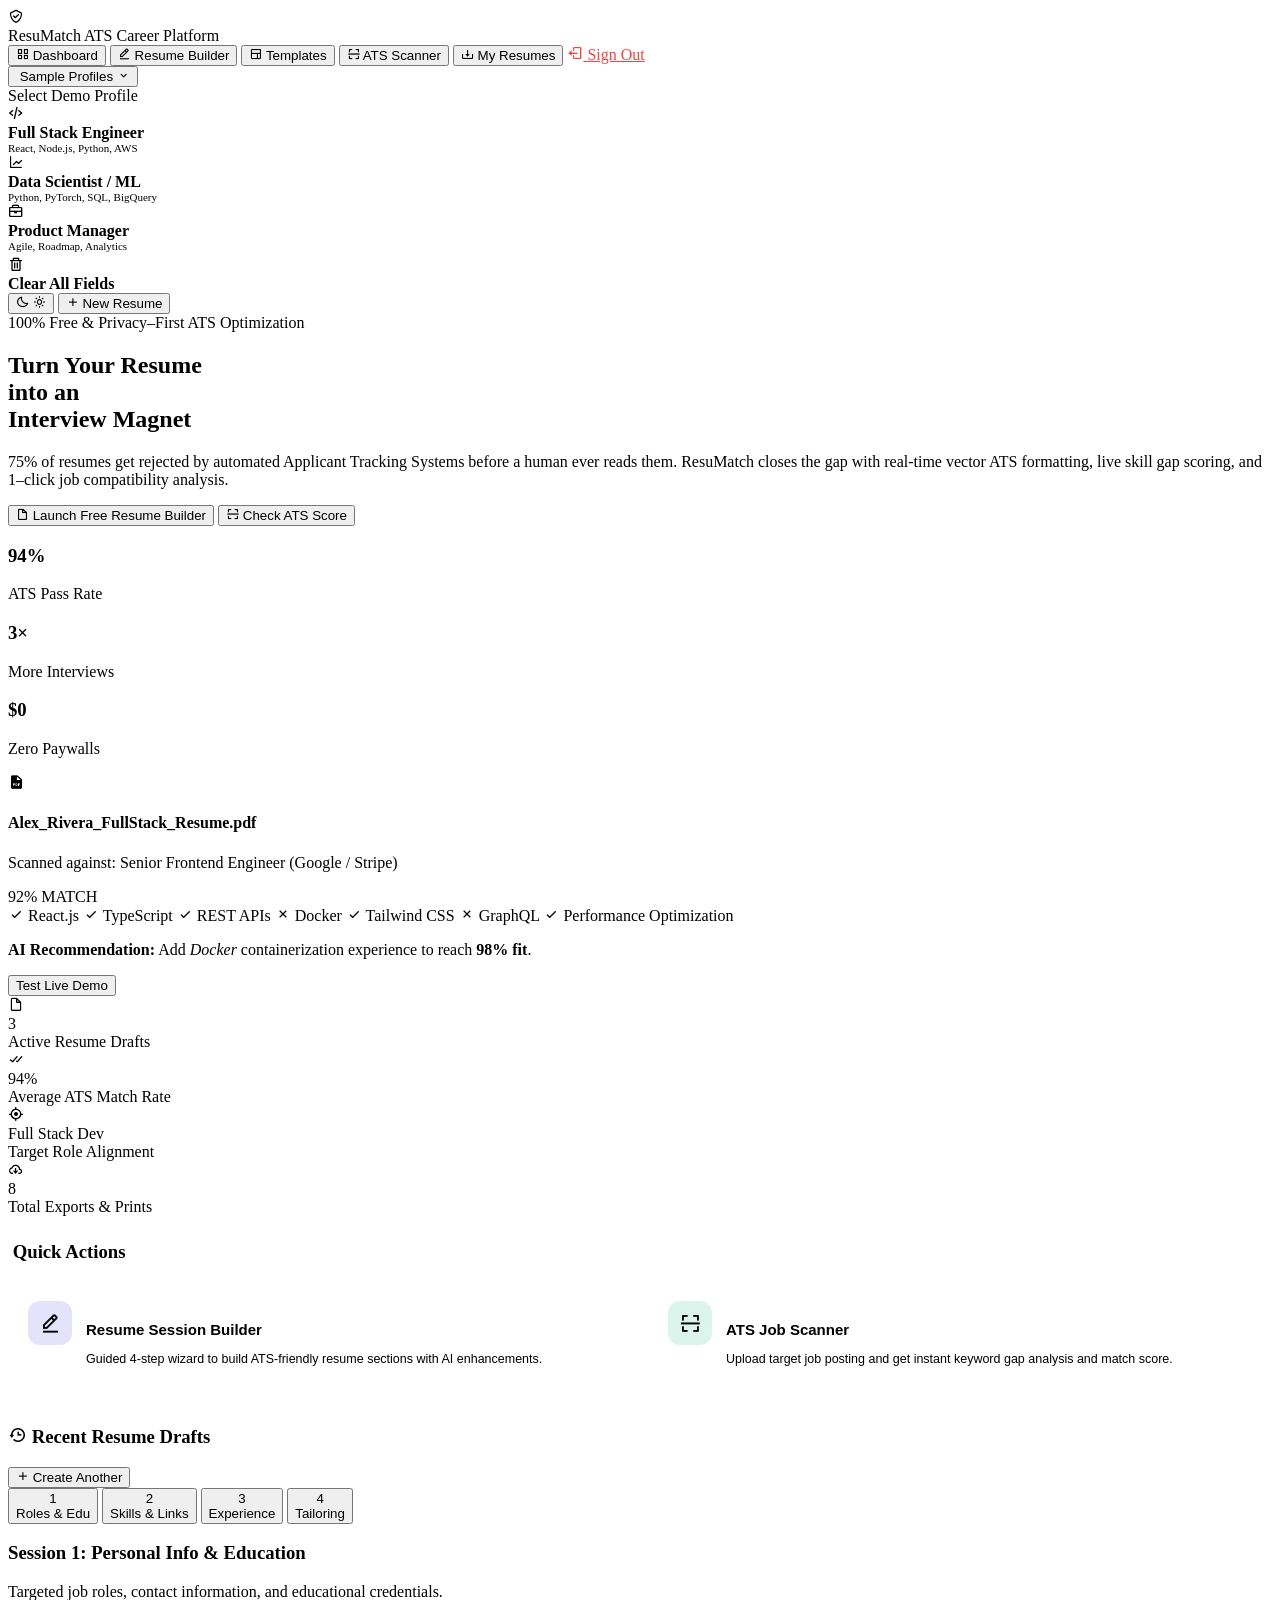
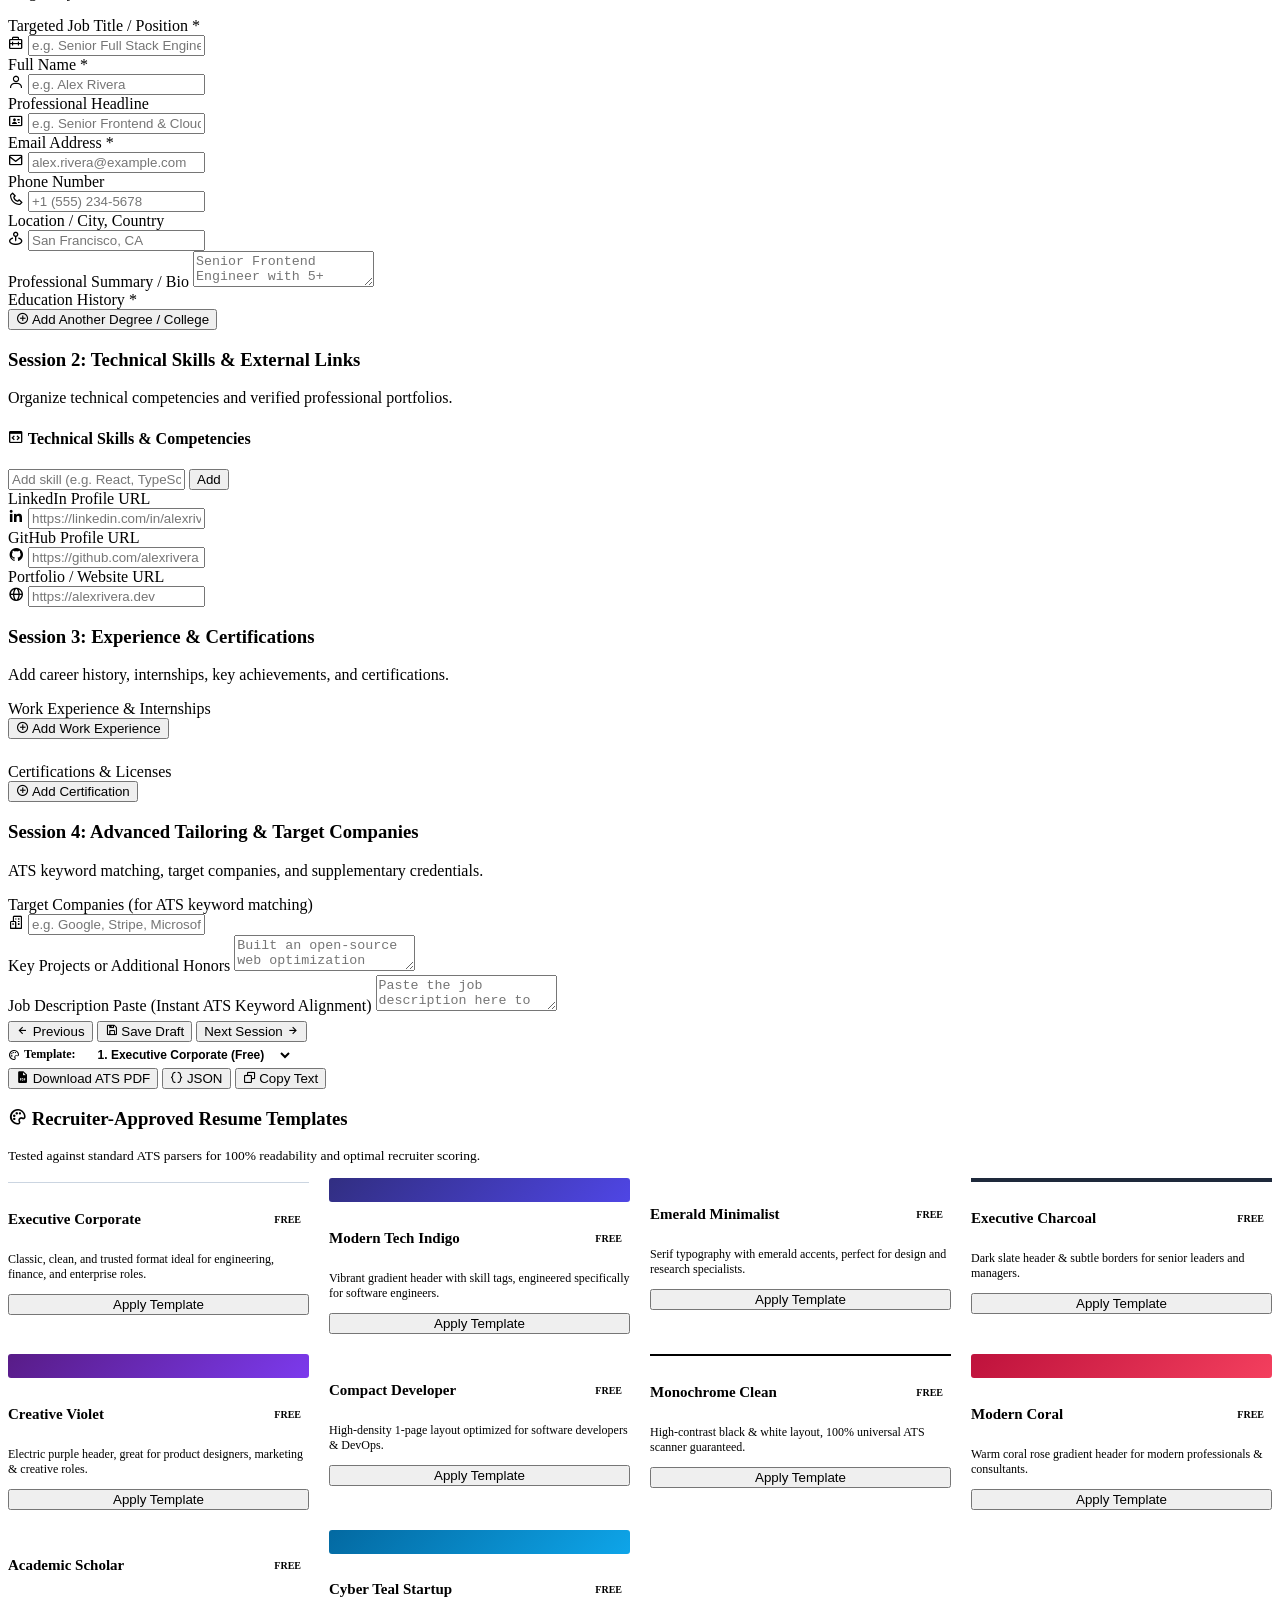
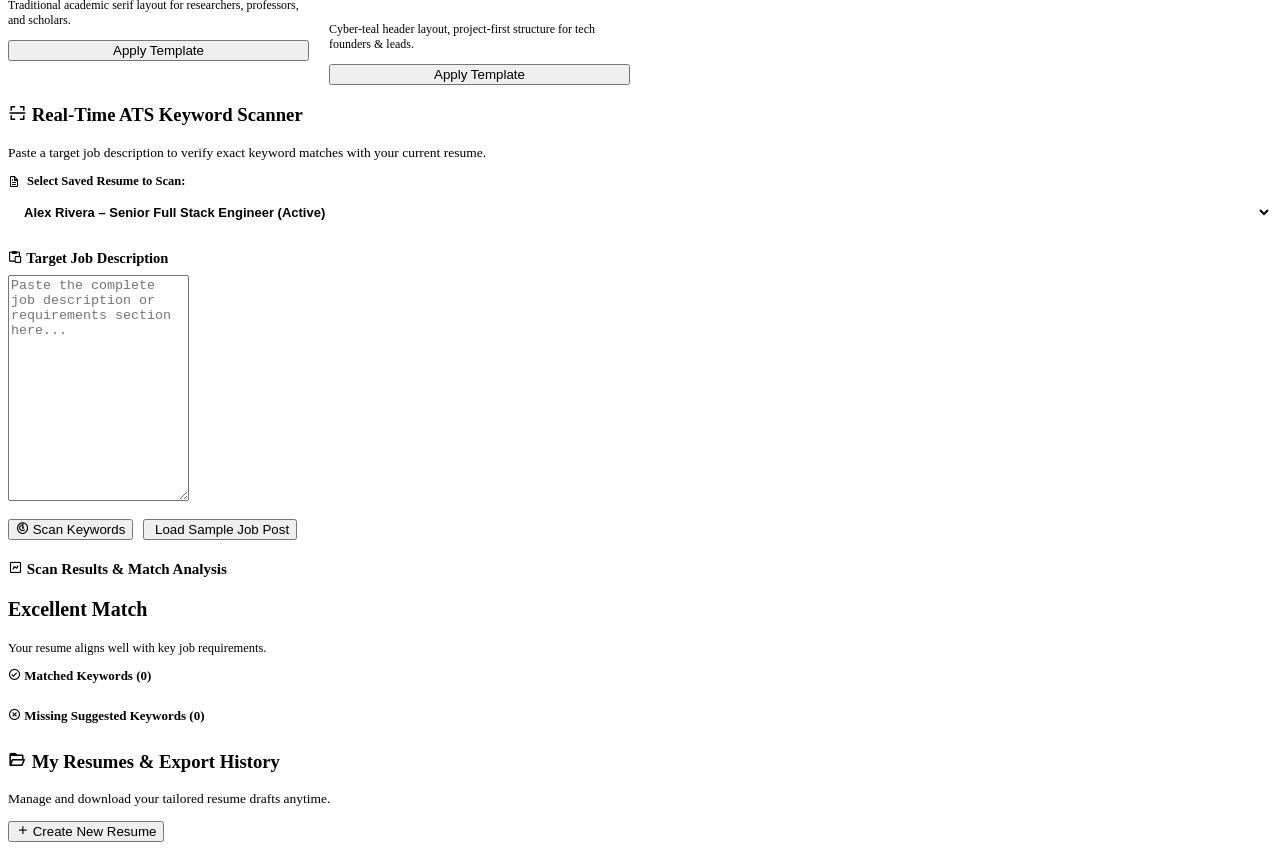
==== commit f9c89cc7: "fix(navigation): Update Quick Actions cards to switch SPA views dynamically instead of full page red" ====
--- a/frontend/homepage_sample/index.html
+++ b/frontend/homepage_sample/index.html
@@ -264,34 +264,34 @@
             </div>
 
             <div class="quick-actions-grid" style="display: grid; grid-template-columns: repeat(auto-fit, minmax(280px, 1fr)); gap: 16px; margin-bottom: 25px;">
-                <a href="/builder" class="quick-action-card" style="text-decoration: none; color: inherit; background: var(--bg-card); border: 1px solid var(--border-color); border-radius: var(--radius-md); padding: 20px; transition: all 0.25s ease; display: flex; align-items: flex-start; gap: 14px;">
+                <button type="button" onclick="AppNav.switchView('builder'); Wizard.goToStep(1);" class="quick-action-card" style="cursor: pointer; text-align: left; background: var(--bg-card); border: 1px solid var(--border-color); border-radius: var(--radius-md); padding: 20px; transition: all 0.25s ease; display: flex; align-items: flex-start; gap: 14px;">
                     <div style="background: rgba(79, 70, 229, 0.15); color: var(--primary-light); width: 44px; height: 44px; border-radius: 12px; display: flex; align-items: center; justify-content: center; font-size: 1.4rem; flex-shrink: 0;">
                         <i class='bx bx-edit-alt'></i>
                     </div>
                     <div>
-                        <h4 style="font-size: 15px; font-weight: 700; margin-bottom: 4px;">Resume Session Builder</h4>
+                        <h4 style="font-size: 15px; font-weight: 700; margin-bottom: 4px; color: var(--text-main);">Resume Session Builder</h4>
                         <p style="font-size: 12.5px; color: var(--text-muted); line-height: 1.4;">Guided 4-step wizard to build ATS-friendly resume sections with AI enhancements.</p>
                     </div>
-                </a>
-
-                <a href="/ats" class="quick-action-card" style="text-decoration: none; color: inherit; background: var(--bg-card); border: 1px solid var(--border-color); border-radius: var(--radius-md); padding: 20px; transition: all 0.25s ease; display: flex; align-items: flex-start; gap: 14px;">
+                </button>
+
+                <button type="button" onclick="AppNav.switchView('scanner');" class="quick-action-card" style="cursor: pointer; text-align: left; background: var(--bg-card); border: 1px solid var(--border-color); border-radius: var(--radius-md); padding: 20px; transition: all 0.25s ease; display: flex; align-items: flex-start; gap: 14px;">
                     <div style="background: rgba(16, 185, 129, 0.15); color: var(--match-green); width: 44px; height: 44px; border-radius: 12px; display: flex; align-items: center; justify-content: center; font-size: 1.4rem; flex-shrink: 0;">
                         <i class='bx bx-scan'></i>
                     </div>
                     <div>
-                        <h4 style="font-size: 15px; font-weight: 700; margin-bottom: 4px;">ATS Job Scanner</h4>
+                        <h4 style="font-size: 15px; font-weight: 700; margin-bottom: 4px; color: var(--text-main);">ATS Job Scanner</h4>
                         <p style="font-size: 12.5px; color: var(--text-muted); line-height: 1.4;">Upload target job posting and get instant keyword gap analysis and match score.</p>
                     </div>
-                </a>
+                </button>
             </div>
 
             <!-- Recent Drafts Gallery -->
             <div class="section-headline">
                 <h3><i class='bx bx-history'></i> Recent Resume Drafts</h3>
-                <a href="/builder" class="action-pill-btn" style="text-decoration: none;">
+                <button type="button" class="action-pill-btn" onclick="AppNav.switchView('builder'); Wizard.goToStep(1);">
                     <i class='bx bx-plus'></i>
                     <span>Create Another</span>
-                </a>
+                </button>
             </div>
 
             <div class="drafts-grid" id="draftsGridContainer">
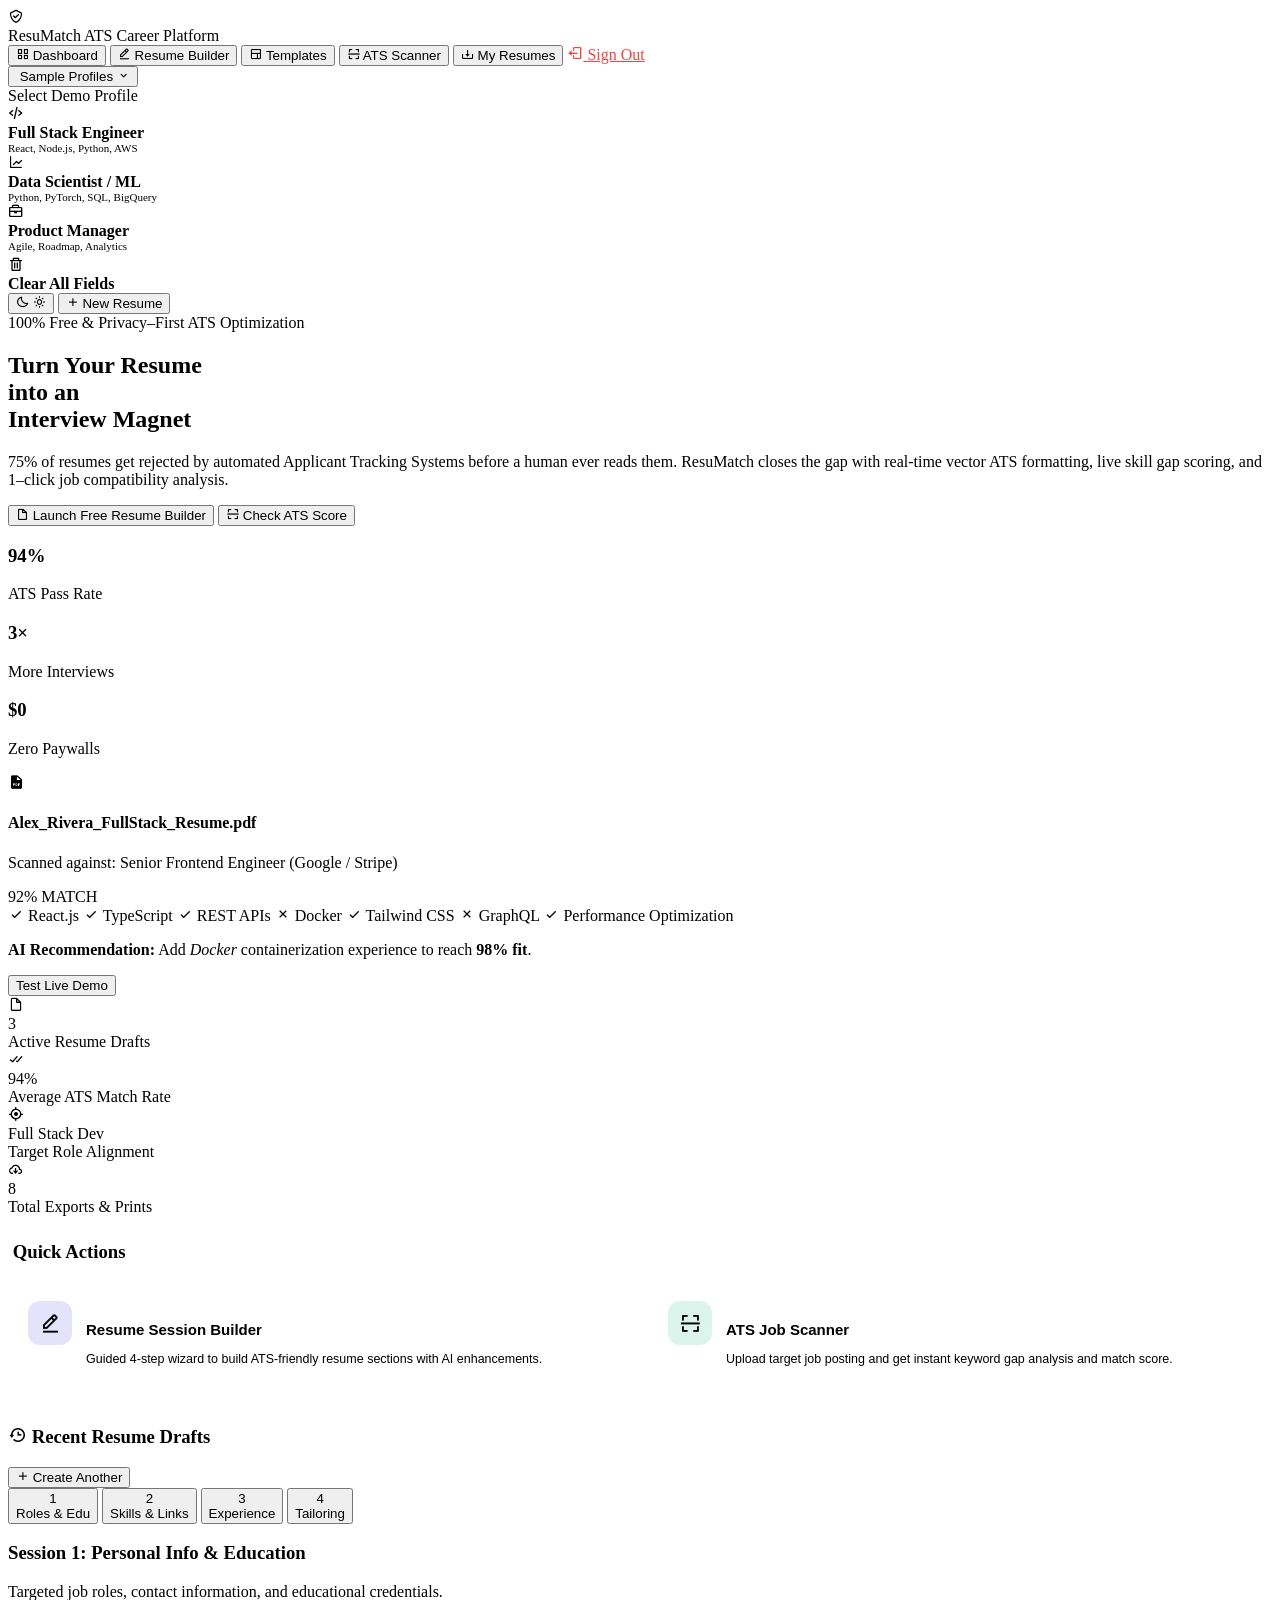
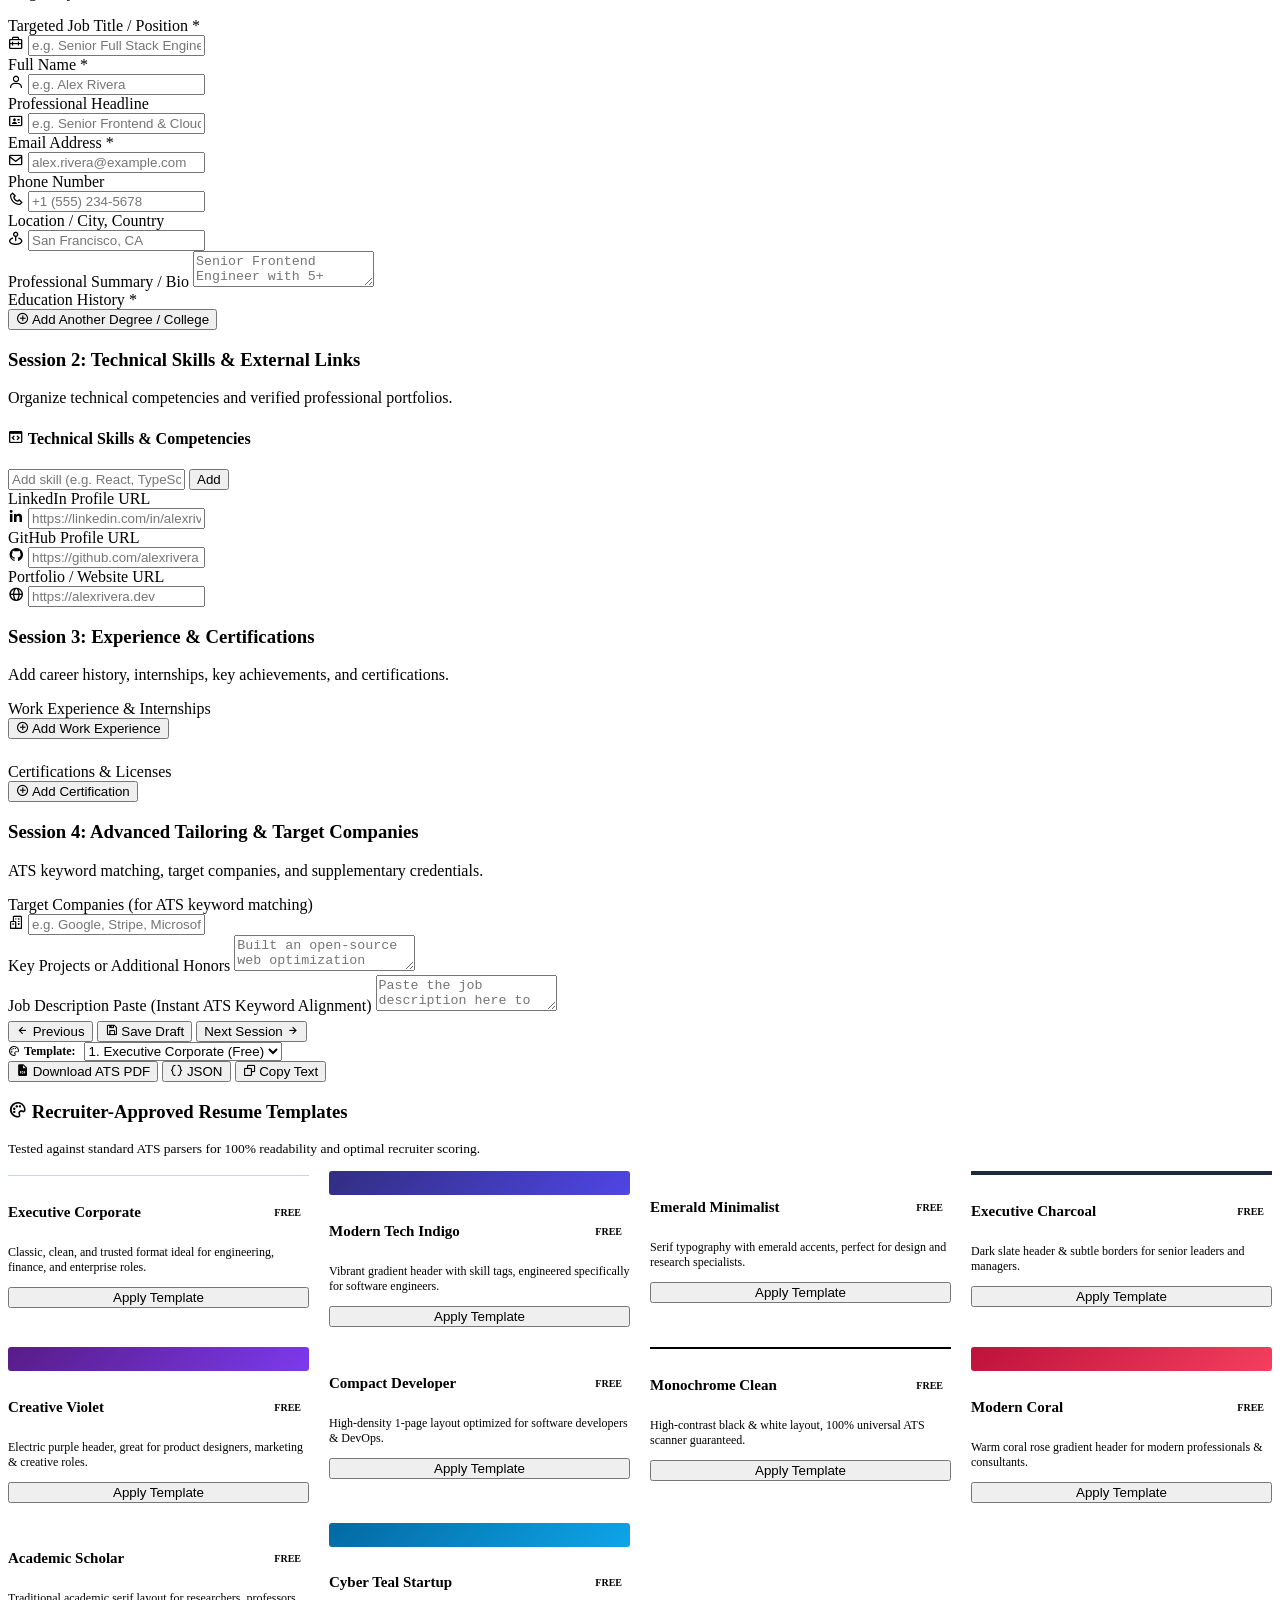
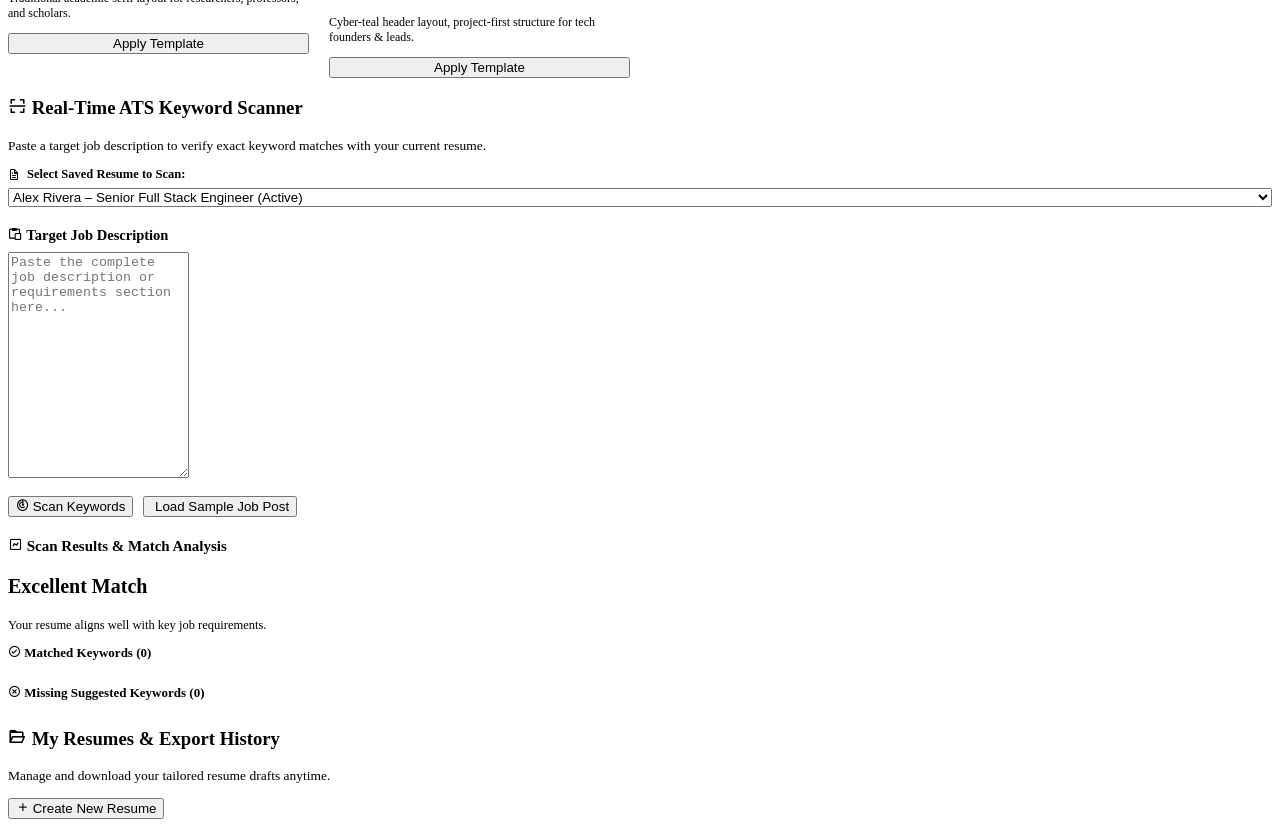
==== commit 6df3dac0: "fix(ui): Upgrade custom select dropdown & option element styling to match glassmorphic dark theme" ====
--- a/frontend/homepage_sample/index.html
+++ b/frontend/homepage_sample/index.html
@@ -531,9 +531,9 @@
                     <!-- Studio Customizer Toolbar -->
                     <div class="studio-toolbar">
                         <!-- Template Selectors (10 FREE Templates) -->
-                        <div class="template-selector-group" style="display:flex;align-items:center;gap:6px;">
+                        <div class="template-selector-group" style="display:flex;align-items:center;gap:8px;">
                             <label style="font-size:12px;font-weight:700;color:var(--text-secondary);display:flex;align-items:center;gap:4px;"><i class='bx bx-palette'></i> Template:</label>
-                            <select id="liveTemplateSelect" onchange="ResumeRenderer.setTemplate(this.value)" style="background:var(--bg-input);color:var(--text-main);border:1px solid var(--border-subtle);border-radius:var(--radius-pill);padding:5px 12px;font-size:12px;font-weight:600;outline:none;cursor:pointer;">
+                            <select id="liveTemplateSelect" class="form-select-custom" onchange="ResumeRenderer.setTemplate(this.value)">
                                 <option value="template-corporate" selected>1. Executive Corporate (Free)</option>
                                 <option value="template-tech">2. Modern Tech Indigo (Free)</option>
                                 <option value="template-minimal">3. Emerald Minimalist (Free)</option>
@@ -785,7 +785,7 @@
                         <label style="font-size:12.5px;font-weight:700;color:var(--text-secondary);display:flex;align-items:center;gap:6px;margin-bottom:6px;">
                             <i class='bx bx-file'></i> Select Saved Resume to Scan:
                         </label>
-                        <select id="atsSavedResumeSelect" onchange="ATSScanner.loadSavedResumeForScan(this.value)" style="width:100%;background:var(--bg-input);color:var(--text-main);border:1px solid var(--border-subtle);border-radius:var(--radius-md);padding:9px 12px;font-size:13px;font-weight:600;outline:none;cursor:pointer;">
+                        <select id="atsSavedResumeSelect" class="form-select-custom" onchange="ATSScanner.loadSavedResumeForScan(this.value)" style="width:100%;">
                             <option value="0">Alex Rivera – Senior Full Stack Engineer (Active)</option>
                         </select>
                     </div>
